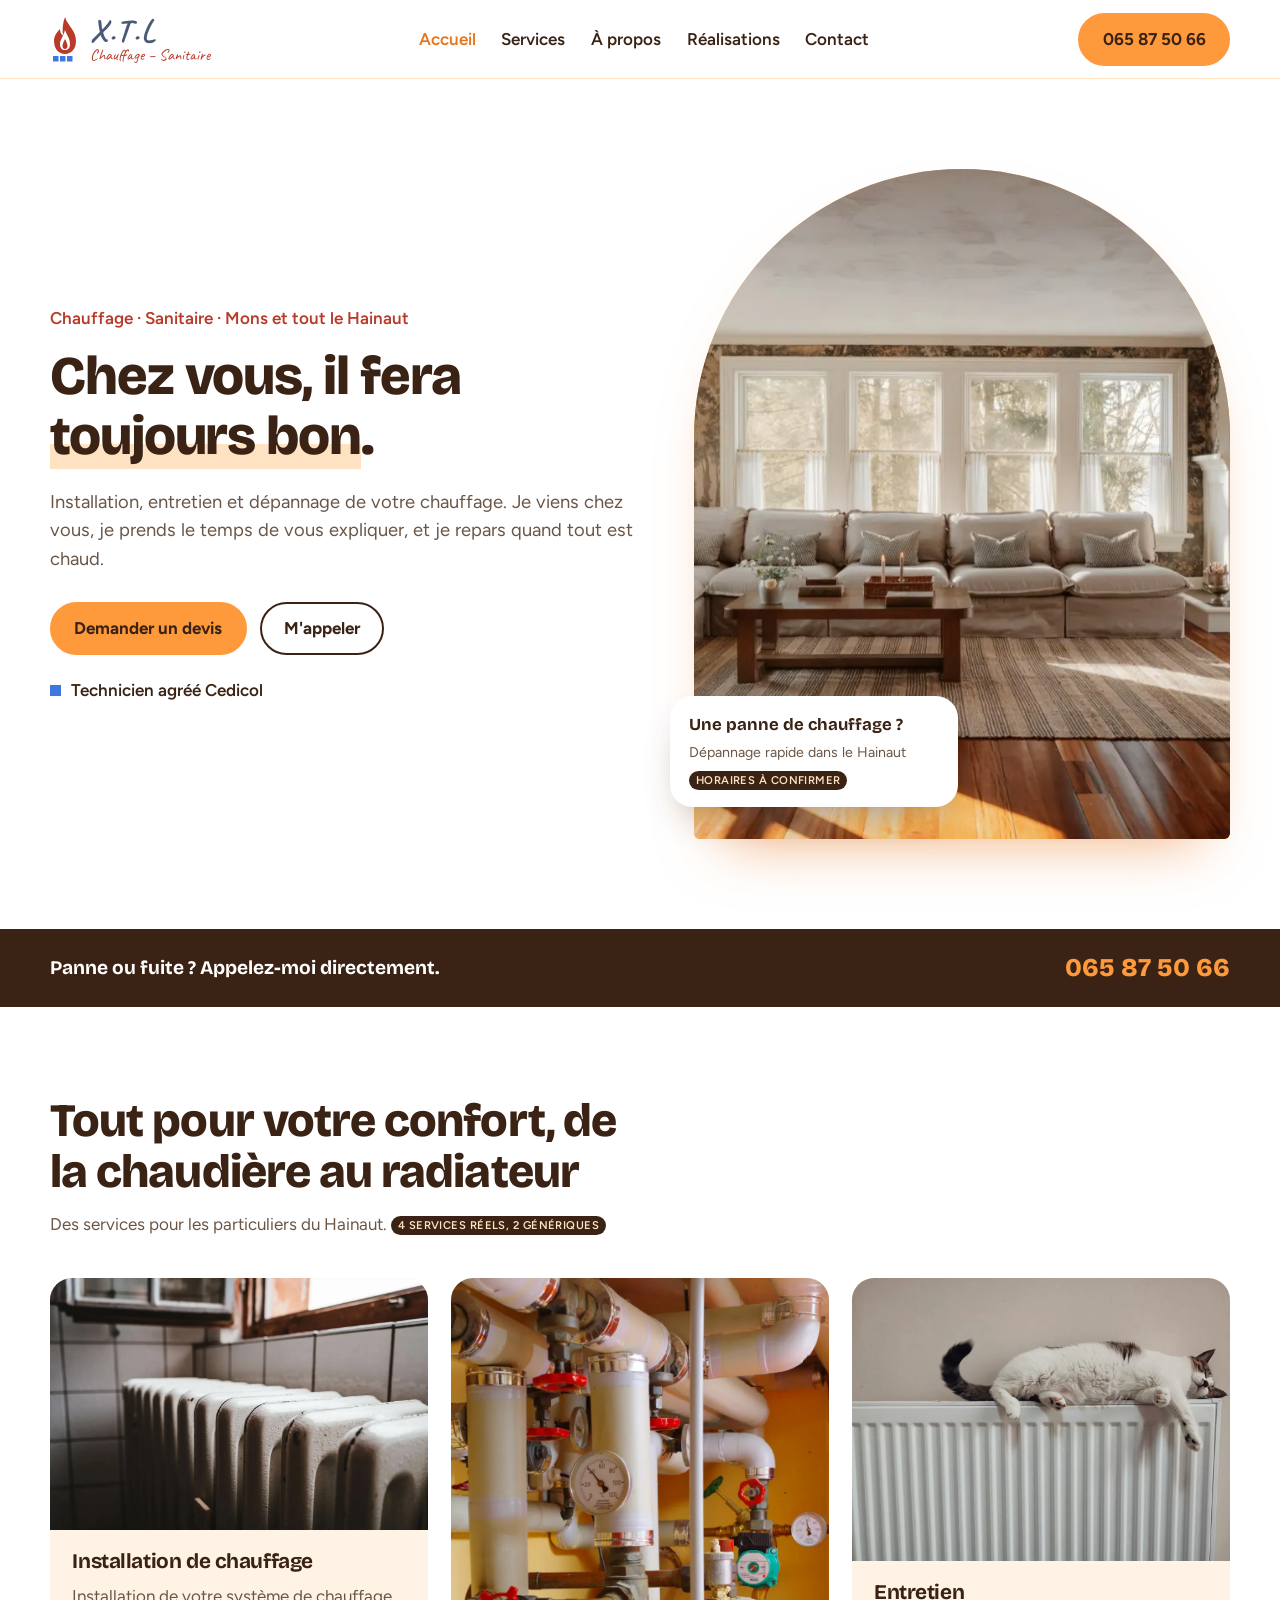
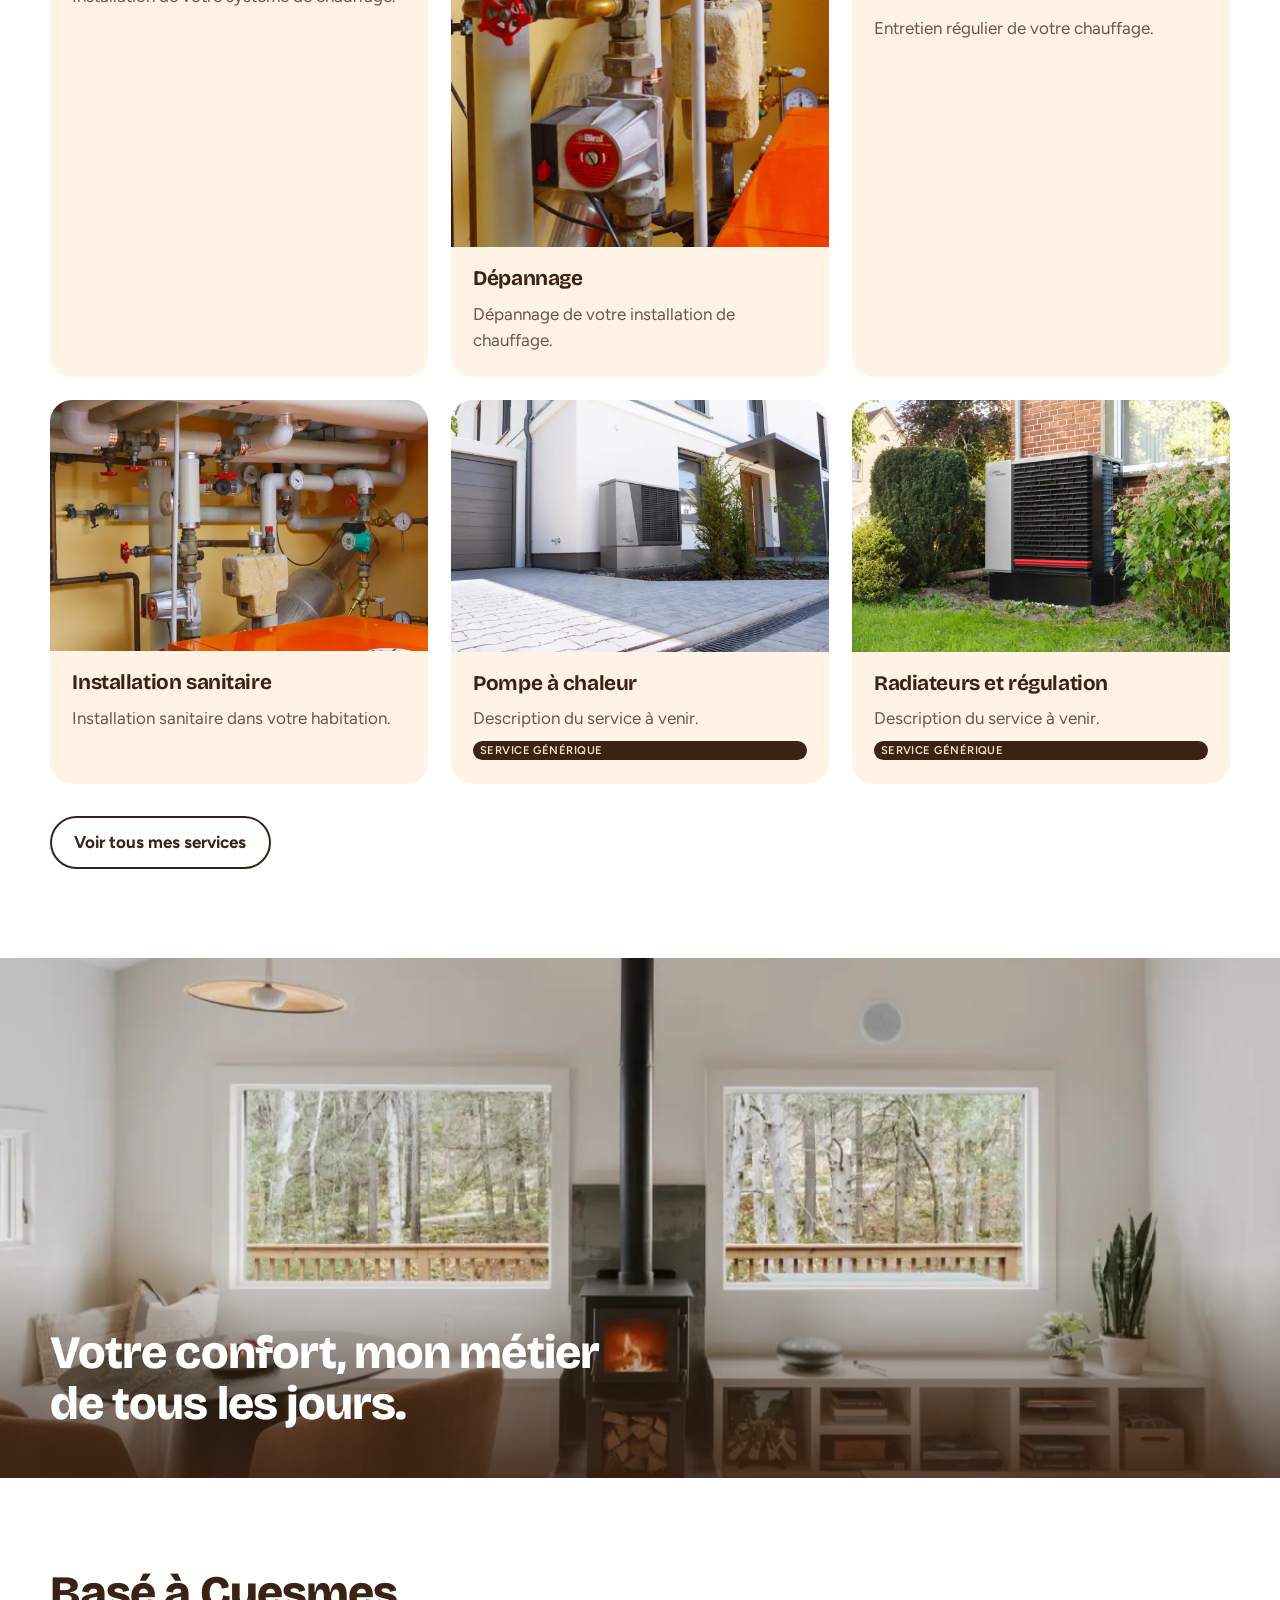
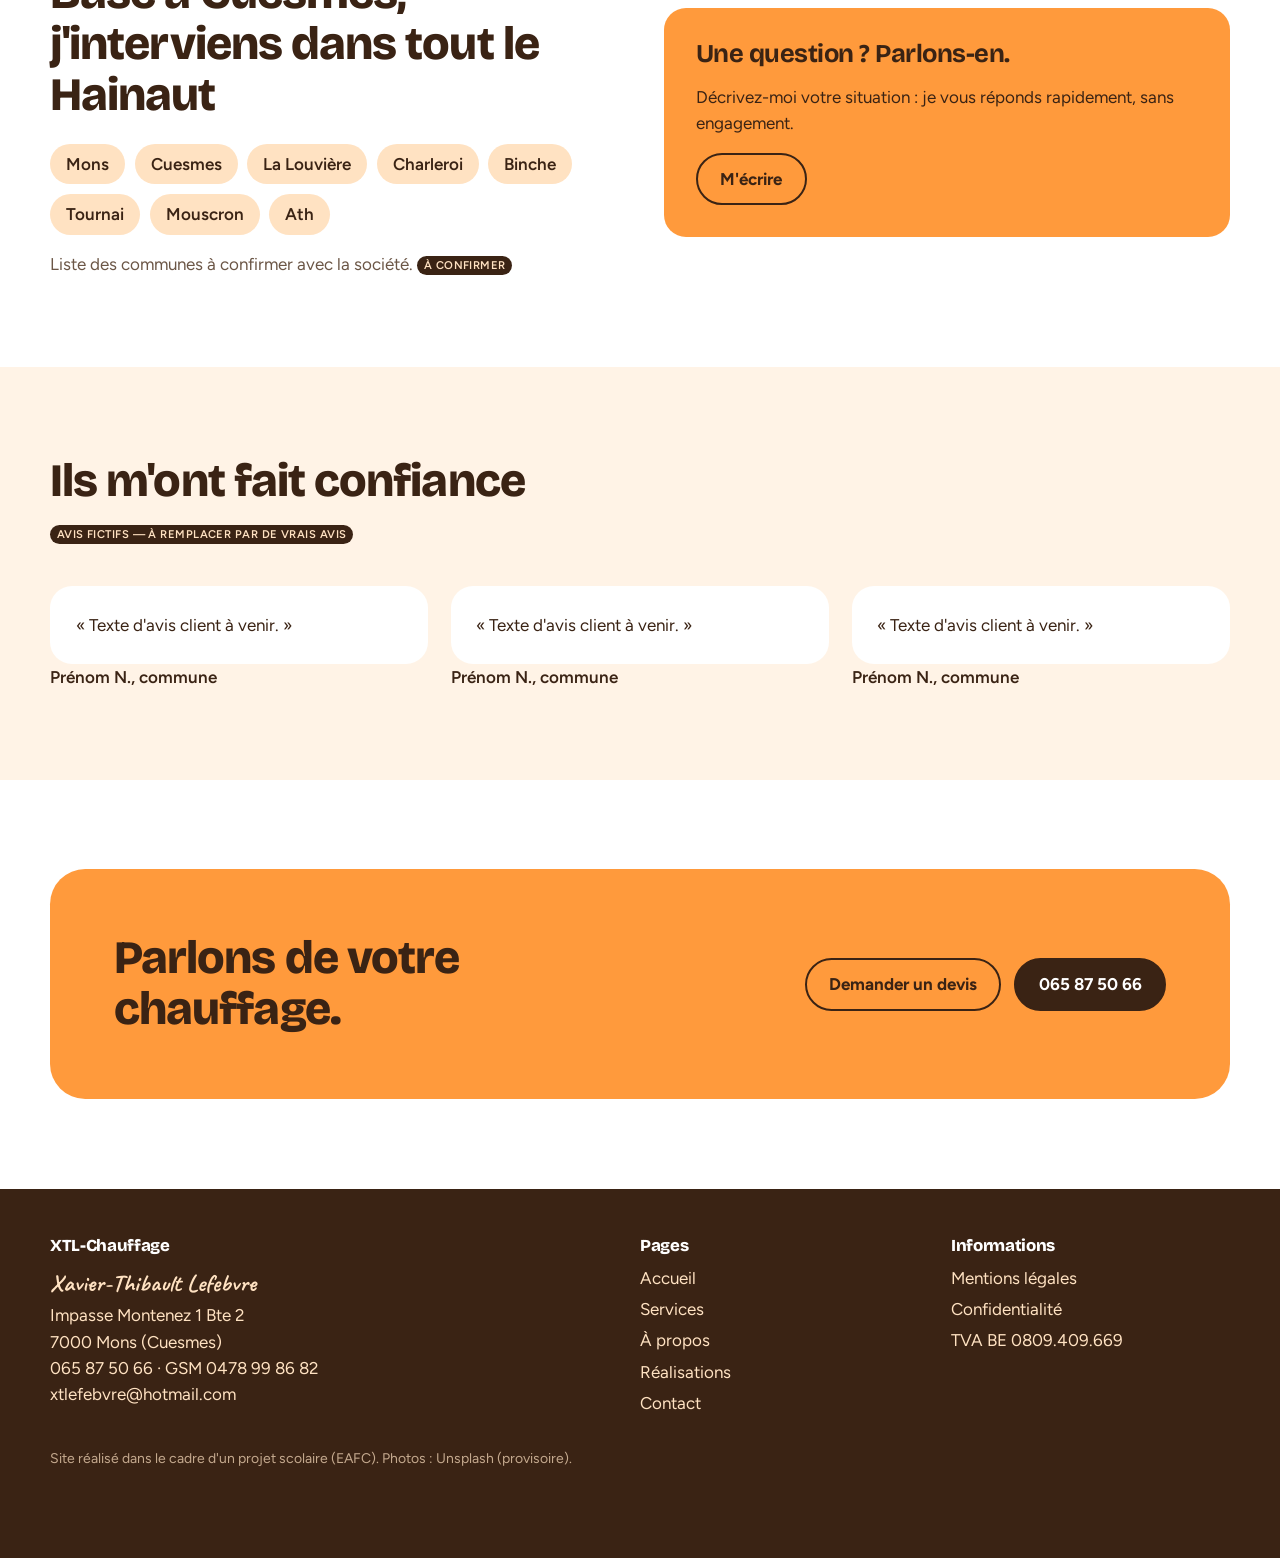
==== index.html @ 2d318ab2 "Premier commit : site vitrine XTL-Chauffage Pages (accueil, services, à propos, réalisations, contac" ====
<!DOCTYPE html>
<html lang="fr-BE">
    <head>
        <meta charset="utf-8">
        <meta name="viewport" content="width=device-width, initial-scale=1">
        <title>XTL-Chauffage | Chauffagiste à Mons et dans le Hainaut</title>
        <meta name="description" content="XTL-Chauffage, chauffage et sanitaire à Mons : installation, entretien et dépannage dans tout le Hainaut.">
        <meta name="theme-color" content="#B83A28">
        <link rel="icon" href="./medias/logo-xtl.svg" type="image/svg+xml">
        <meta property="og:type" content="website">
        <meta property="og:locale" content="fr_BE">
        <meta property="og:site_name" content="XTL-Chauffage">
        <meta property="og:title" content="XTL-Chauffage | Chauffagiste à Mons et dans le Hainaut">
        <meta property="og:description" content="XTL-Chauffage, chauffage et sanitaire à Mons : installation, entretien et dépannage dans tout le Hainaut.">
        <link rel="preconnect" href="https://fonts.googleapis.com">
        <link rel="preconnect" href="https://fonts.gstatic.com" crossorigin>
        <link href="https://fonts.googleapis.com/css2?family=Bricolage+Grotesque:opsz,wght@12..96,500;12..96,700;12..96,800&family=Figtree:wght@400;500;600&family=Caveat:wght@500;700&display=swap" rel="stylesheet">
        <script type="application/ld+json">
        {
            "@context": "https://schema.org",
            "@type": ["HVACBusiness", "Plumber"],
            "name": "XTL-Chauffage",
            "description": "Installation, entretien et dépannage de chauffage et installation sanitaire à Mons et dans le Hainaut.",
            "telephone": "+3265875066",
            "email": "xtlefebvre@hotmail.com",
            "vatID": "BE0809409669",
            "founder": { "@type": "Person", "name": "Xavier-Thibault Lefebvre" },
            "address": {
                "@type": "PostalAddress",
                "streetAddress": "Impasse Montenez 1 Bte 2",
                "addressLocality": "Cuesmes (Mons)",
                "postalCode": "7000",
                "addressCountry": "BE"
            },
            "areaServed": ["Mons", "Cuesmes", "La Louvière", "Charleroi", "Binche", "Tournai", "Mouscron", "Ath"]
        }
        </script>
        <link rel="stylesheet" href="./css/style.css">
    </head>
    <body>
    <a class="lien-evitement" href="#contenu">Aller au contenu</a>
    <header>
        <div class="header-barre">
            <a class="header-logo" href="index.html">
                <img src="./medias/logo-xtl.svg" alt="" width="34" height="52">
                <span class="header-logo-texte">
                    <b>X.T.L</b>
                    <small>Chauffage – Sanitaire</small>
                </span>
            </a>
            <nav class="header-nav" aria-label="Navigation principale">
                <ul>
                    <li class="header-nav-item">
                        <a href="index.html" aria-current="page">Accueil</a>
                        <ul class="header-sous-menu">
                            <li><a href="index.html#services">Mes services</a></li>
                            <li><a href="index.html#zone">Zone d'intervention</a></li>
                            <li><a href="index.html#avis">Avis clients</a></li>
                            <li><a href="index.html#devis">Demander un devis</a></li>
                        </ul>
                    </li>
                    <li class="header-nav-item">
                        <a href="services.html">Services</a>
                        <ul class="header-sous-menu">
                            <li><a href="services.html#installation-chauffage">Installation de chauffage</a></li>
                            <li><a href="services.html#depannage">Dépannage</a></li>
                            <li><a href="services.html#entretien">Entretien</a></li>
                            <li><a href="services.html#installation-sanitaire">Installation sanitaire</a></li>
                            <li><a href="services.html#pompe-a-chaleur">Pompe à chaleur</a></li>
                            <li><a href="services.html#regulation">Radiateurs et régulation</a></li>
                        </ul>
                    </li>
                    <li class="header-nav-item">
                        <a href="a-propos.html">À propos</a>
                        <ul class="header-sous-menu">
                            <li><a href="a-propos.html#presentation">Présentation</a></li>
                            <li><a href="a-propos.html#valeurs">Mes valeurs</a></li>
                        </ul>
                    </li>
                    <li class="header-nav-item">
                        <a href="realisations.html">Réalisations</a>
                        <ul class="header-sous-menu">
                            <li><a href="realisations.html#galerie">Galerie photos</a></li>
                        </ul>
                    </li>
                    <li class="header-nav-item">
                        <a href="contact.html">Contact</a>
                        <ul class="header-sous-menu">
                            <li><a href="contact.html#formulaire">Formulaire de devis</a></li>
                            <li><a href="contact.html#coordonnees">Mes coordonnées</a></li>
                        </ul>
                    </li>
                </ul>
            </nav>
            <a class="bouton header-bouton-appel" href="tel:+3265875066">065 87 50 66</a>
            <details class="header-burger">
                <summary class="bouton bouton-secondaire">Menu</summary>
                <ul class="header-menu-mobile">
                    <li class="header-nav-item">
                        <a href="index.html" aria-current="page">Accueil</a>
                        <ul class="header-sous-menu">
                            <li><a href="index.html#services">Mes services</a></li>
                            <li><a href="index.html#zone">Zone d'intervention</a></li>
                            <li><a href="index.html#avis">Avis clients</a></li>
                            <li><a href="index.html#devis">Demander un devis</a></li>
                        </ul>
                    </li>
                    <li class="header-nav-item">
                        <a href="services.html">Services</a>
                        <ul class="header-sous-menu">
                            <li><a href="services.html#installation-chauffage">Installation de chauffage</a></li>
                            <li><a href="services.html#depannage">Dépannage</a></li>
                            <li><a href="services.html#entretien">Entretien</a></li>
                            <li><a href="services.html#installation-sanitaire">Installation sanitaire</a></li>
                            <li><a href="services.html#pompe-a-chaleur">Pompe à chaleur</a></li>
                            <li><a href="services.html#regulation">Radiateurs et régulation</a></li>
                        </ul>
                    </li>
                    <li class="header-nav-item">
                        <a href="a-propos.html">À propos</a>
                        <ul class="header-sous-menu">
                            <li><a href="a-propos.html#presentation">Présentation</a></li>
                            <li><a href="a-propos.html#valeurs">Mes valeurs</a></li>
                        </ul>
                    </li>
                    <li class="header-nav-item">
                        <a href="realisations.html">Réalisations</a>
                        <ul class="header-sous-menu">
                            <li><a href="realisations.html#galerie">Galerie photos</a></li>
                        </ul>
                    </li>
                    <li class="header-nav-item">
                        <a href="contact.html">Contact</a>
                        <ul class="header-sous-menu">
                            <li><a href="contact.html#formulaire">Formulaire de devis</a></li>
                            <li><a href="contact.html#coordonnees">Mes coordonnées</a></li>
                        </ul>
                    </li>
                </ul>
            </details>
        </div>
    </header>

    <main id="contenu" tabindex="-1" class="index-main">
        <section class="index-section-hero" aria-label="Présentation de l'entreprise">
            <div class="index-hero-texte">
                <p class="index-eyebrow">Chauffage · Sanitaire · Mons et tout le Hainaut</p>
                <h1>Chez vous, il fera <em>toujours bon</em>.</h1>
                <p class="index-lead">Installation, entretien et dépannage de votre chauffage. Je viens chez vous, je prends le temps de vous expliquer, et je repars quand tout est chaud.</p>
                <div class="index-actions">
                    <a class="bouton" href="contact.html">Demander un devis</a>
                    <a class="bouton bouton-secondaire" href="tel:+3265875066">M'appeler</a>
                </div>
                <p class="index-agrement">Technicien agréé Cedicol</p>
            </div>
            <figure class="index-hero-visuel">
                <div class="index-arche">
                    <img src="./medias/salon-cheminee.webp" width="1200" height="800" alt="Salon chaleureux avec une cheminée allumée" fetchpriority="high">
                </div>
                <figcaption class="index-carte-flottante">
                    <strong>Une panne de chauffage&nbsp;?</strong>
                    <small>Dépannage rapide dans le Hainaut <span class="placeholder-badge" data-placeholder>horaires à confirmer</span></small>
                </figcaption>
            </figure>
        </section>

        <aside class="index-urgence" aria-label="Urgence">
            <strong>Panne ou fuite ? Appelez-moi directement.</strong>
            <a class="index-urgence-tel" href="tel:+3265875066">065 87 50 66</a>
        </aside>

        <section class="index-section-services" id="services" aria-labelledby="index-services-titre">
            <header class="titre-section">
                <h2 id="index-services-titre">Tout pour votre confort, de la chaudière au radiateur</h2>
                <p>Des services pour les particuliers du Hainaut. <span class="placeholder-badge" data-placeholder>4 services réels, 2 génériques</span></p>
            </header>
            <ul class="grille-services">
                <li>
                    <article class="carte-service">
                        <figure class="carte-service-vignette">
                            <img src="./medias/radiateur-fenetre.webp" width="1200" height="801" alt="Radiateur blanc devant une fenêtre" loading="lazy">
                        </figure>
                        <div class="carte-service-corps">
                            <h3>Installation de chauffage</h3>
                            <p>Installation de votre système de chauffage.</p>
                        </div>
                    </article>
                </li>
                <li>
                    <article class="carte-service">
                        <figure class="carte-service-vignette">
                            <img src="./medias/tuyaux-orange.webp" width="900" height="1355" alt="Tuyaux et vannes de chauffage" loading="lazy">
                        </figure>
                        <div class="carte-service-corps">
                            <h3>Dépannage</h3>
                            <p>Dépannage de votre installation de chauffage.</p>
                        </div>
                    </article>
                </li>
                <li>
                    <article class="carte-service">
                        <figure class="carte-service-vignette">
                            <img src="./medias/chat-radiateur.webp" width="1200" height="900" alt="Chat installé sur un radiateur" loading="lazy">
                        </figure>
                        <div class="carte-service-corps">
                            <h3>Entretien</h3>
                            <p>Entretien régulier de votre chauffage.</p>
                        </div>
                    </article>
                </li>
                <li>
                    <article class="carte-service">
                        <figure class="carte-service-vignette">
                            <img src="./medias/chaufferie.webp" width="1200" height="798" alt="Chaufferie avec tuyaux et manomètres" loading="lazy">
                        </figure>
                        <div class="carte-service-corps">
                            <h3>Installation sanitaire</h3>
                            <p>Installation sanitaire dans votre habitation.</p>
                        </div>
                    </article>
                </li>
                <li>
                    <article class="carte-service">
                        <figure class="carte-service-vignette">
                            <img src="./medias/maison-pac.webp" width="1200" height="800" alt="Maison équipée d'une pompe à chaleur" loading="lazy">
                        </figure>
                        <div class="carte-service-corps">
                            <h3>Pompe à chaleur</h3>
                            <p>Description du service à venir.</p>
                            <span class="placeholder-badge" data-placeholder>service générique</span>
                        </div>
                    </article>
                </li>
                <li>
                    <article class="carte-service">
                        <figure class="carte-service-vignette">
                            <img src="./medias/pac-brique.webp" width="1200" height="800" alt="Pompe à chaleur contre un mur de briques" loading="lazy">
                        </figure>
                        <div class="carte-service-corps">
                            <h3>Radiateurs et régulation</h3>
                            <p>Description du service à venir.</p>
                            <span class="placeholder-badge" data-placeholder>service générique</span>
                        </div>
                    </article>
                </li>
            </ul>
            <p class="index-lien-services"><a class="bouton bouton-secondaire" href="services.html">Voir tous mes services</a></p>
        </section>

        <section class="index-section-ambiance" aria-labelledby="index-ambiance-titre">
            <img src="./medias/salon-fenetres.webp" width="1200" height="800" alt="Salon lumineux et chaleureux" loading="lazy">
            <div class="index-ambiance-voile">
                <h2 id="index-ambiance-titre">Votre confort, mon métier de tous les jours.</h2>
            </div>
        </section>

        <section class="index-section-zone" id="zone" aria-labelledby="index-zone-titre">
            <div class="index-zone-texte">
                <h2 id="index-zone-titre">Basé à Cuesmes, j'interviens dans tout le Hainaut</h2>
                <ul class="liste-communes">
                    <li>Mons</li>
                    <li>Cuesmes</li>
                    <li>La Louvière</li>
                    <li>Charleroi</li>
                    <li>Binche</li>
                    <li>Tournai</li>
                    <li>Mouscron</li>
                    <li>Ath</li>
                </ul>
                <p class="texte-doux">Liste des communes à confirmer avec la société. <span class="placeholder-badge" data-placeholder>à confirmer</span></p>
            </div>
            <aside class="index-zone-encart">
                <h3>Une question ? Parlons-en.</h3>
                <p>Décrivez-moi votre situation : je vous réponds rapidement, sans engagement.</p>
                <p><a class="bouton bouton-secondaire" href="contact.html">M'écrire</a></p>
            </aside>
        </section>

        <section class="index-section-avis" id="avis" aria-labelledby="index-avis-titre">
            <header class="titre-section">
                <h2 id="index-avis-titre">Ils m'ont fait confiance</h2>
                <p><span class="placeholder-badge" data-placeholder>avis fictifs — à remplacer par de vrais avis</span></p>
            </header>
            <div class="index-liste-avis">
                <figure>
                    <blockquote>
                        <p>« Texte d'avis client à venir. »</p>
                    </blockquote>
                    <figcaption><cite>Prénom N., commune</cite></figcaption>
                </figure>
                <figure>
                    <blockquote>
                        <p>« Texte d'avis client à venir. »</p>
                    </blockquote>
                    <figcaption><cite>Prénom N., commune</cite></figcaption>
                </figure>
                <figure>
                    <blockquote>
                        <p>« Texte d'avis client à venir. »</p>
                    </blockquote>
                    <figcaption><cite>Prénom N., commune</cite></figcaption>
                </figure>
            </div>
        </section>

        <section class="index-section-devis" id="devis" aria-labelledby="index-devis-titre">
            <div class="index-devis-boite">
                <h2 id="index-devis-titre">Parlons de votre chauffage.</h2>
                <div class="index-actions">
                    <a class="bouton bouton-secondaire" href="contact.html">Demander un devis</a>
                    <a class="bouton bouton-sombre" href="tel:+3265875066">065 87 50 66</a>
                </div>
            </div>
        </section>
    </main>

    <footer>
        <div class="footer-colonne">
            <h2>XTL-Chauffage</h2>
            <p class="footer-signature">Xavier-Thibault Lefebvre</p>
            <address>
                Impasse Montenez 1 Bte 2<br>
                7000 Mons (Cuesmes)<br>
                065 87 50 66 · GSM 0478 99 86 82<br>
                xtlefebvre@hotmail.com
            </address>
        </div>
        <div class="footer-colonne">
            <h2>Pages</h2>
            <nav aria-label="Plan du site">
                <ul>
                    <li><a href="index.html" aria-current="page">Accueil</a></li>
                    <li><a href="services.html">Services</a></li>
                    <li><a href="a-propos.html">À propos</a></li>
                    <li><a href="realisations.html">Réalisations</a></li>
                    <li><a href="contact.html">Contact</a></li>
                </ul>
            </nav>
        </div>
        <div class="footer-colonne">
            <h2>Informations</h2>
            <ul>
                <li><a href="mentions-legales.html">Mentions légales</a></li>
                <li><a href="confidentialite.html">Confidentialité</a></li>
                <li>TVA BE 0809.409.669</li>
            </ul>
        </div>
        <p class="footer-copyright">Site réalisé dans le cadre d'un projet scolaire (EAFC). Photos : Unsplash (provisoire).</p>
    </footer>

    <div class="appel-mobile">
        <a class="bouton" href="tel:+3265875066">Appeler</a>
        <a class="bouton bouton-secondaire" href="contact.html">Devis</a>
    </div>

    </body>
</html>
---- css/style.css ----
/* ==========================================================
   XTL-Chauffage : feuille de style unique du site
   Ordre : Variables, Base, Header, Composants, Pages, Footer,
   Responsive (tout en bas)
   ========================================================== */

/* Variables,... */

:root {
    --flamme: #B83A28;
    --bleu: #3C78E0;
    --ardoise: #4A5A78;
    --orange: #FF9A3C;
    --orange-fonce: #E8741A;
    --peche: #FFE2C2;
    --creme: #FFF3E6;
    --encre: #3A2314;
    --encre-douce: #6B5646;
    --blanc: #fff;
    --rayon: 22px;
    --marge: clamp(16px, 4vw, 40px);
    --police-titre: 'Bricolage Grotesque', system-ui, sans-serif;
    --police-texte: 'Figtree', system-ui, sans-serif;
    --police-manuscrite: 'Caveat', cursive;
}

/* Base,... */

*, *::before, *::after {
    box-sizing: border-box;
}

html {
    scroll-behavior: smooth;
    scroll-padding-top: 6rem;
}

body {
    margin: 0;
    font-family: var(--police-texte);
    font-size: 1.0625rem;
    line-height: 1.55;
    color: var(--encre);
    background-color: var(--blanc);
}

img {
    max-width: 100%;
    height: auto;
    display: block;
}

a {
    color: inherit;
}

:focus-visible {
    outline: 3px solid var(--encre);
    outline-offset: 3px;
}

h1, h2, h3 {
    margin: 0;
    font-family: var(--police-titre);
    line-height: 1.1;
    letter-spacing: -0.02em;
}

h1 {
    font-size: clamp(2rem, 5vw, 3.4rem);
    font-weight: 800;
}

h2 {
    font-size: clamp(1.9rem, 4vw, 2.9rem);
    font-weight: 800;
}

p {
    margin: 0;
}

figure {
    margin: 0;
}

fieldset {
    margin: 0;
    padding: 0;
    border: 0;
}

dl,
ul {
    margin: 0;
    padding: 0;
    list-style: none;
}

/* Le contenu de chaque section est centré et limité en largeur */
main > section,
main > aside {
    width: min(1180px, 100% - 2 * var(--marge));
    margin-inline: auto;
    padding-block: clamp(3rem, 7vw, 6rem);
}

/* Header,... */

body > header {
    position: sticky;
    top: 0;
    z-index: 10;
    background-color: rgba(255, 255, 255, 0.92);
    backdrop-filter: blur(8px);
    border-bottom: 1px solid var(--peche);
}

.header-barre {
    width: min(1180px, 100% - 2 * var(--marge));
    margin-inline: auto;
    display: flex;
    align-items: center;
    justify-content: space-between;
    gap: 1rem;
    padding-block: 0.8rem;
}

.header-logo {
    display: flex;
    align-items: center;
    gap: 0.6rem;
    text-decoration: none;
}

.header-logo img {
    height: 46px;
    width: auto;
}

.header-logo-texte {
    display: grid;
    line-height: 1;
}

.header-logo-texte b {
    font-family: var(--police-manuscrite);
    font-size: 2rem;
    letter-spacing: 0.06em;
    color: var(--ardoise);
}

.header-logo-texte small {
    font-family: var(--police-manuscrite);
    font-size: 1rem;
    color: var(--flamme);
}

.header-nav ul {
    display: flex;
    gap: 1.6rem;
}

.header-nav a,
.header-menu-mobile a {
    text-decoration: none;
    font-weight: 600;
}

.header-nav a:hover,
.header-nav a[aria-current="page"] {
    color: var(--orange-fonce);
}

.header-burger {
    display: none;
    position: relative;
}

.header-burger summary {
    list-style: none;
    cursor: pointer;
}

.header-menu-mobile {
    position: absolute;
    right: 0;
    top: 110%;
    display: grid;
    gap: 0.6rem;
    min-width: 12rem;
    padding: 1rem 1.4rem;
    background-color: var(--blanc);
    border: 1px solid var(--peche);
    border-radius: var(--rayon);
    box-shadow: 0 20px 40px -20px rgba(58, 35, 20, 0.4);
}

/* Menu déroulant : le sous-menu apparaît au survol ou au clavier (focus) */

.header-nav-item {
    position: relative;
}

.header-nav .header-sous-menu {
    position: absolute;
    left: -1rem;
    top: 100%;
    z-index: 15;
    display: none;
    gap: 0.2rem;
    min-width: 15rem;
    padding: 0.8rem 1rem;
    background-color: var(--blanc);
    border: 1px solid var(--peche);
    border-radius: var(--rayon);
    box-shadow: 0 20px 40px -20px rgba(58, 35, 20, 0.4);
}

.header-nav .header-nav-item:hover .header-sous-menu,
.header-nav .header-nav-item:focus-within .header-sous-menu {
    display: grid;
}

.header-sous-menu a {
    display: block;
    padding: 0.3rem 0.2rem;
    font-weight: 500;
}

.header-sous-menu a:hover {
    color: var(--orange-fonce);
}

/* Dans le menu mobile, les sous-menus restent visibles, en retrait */
.header-menu-mobile .header-sous-menu {
    padding-left: 1rem;
}

/* Composants,... */

.bouton {
    display: inline-flex;
    align-items: center;
    gap: 0.5rem;
    min-height: 48px;
    padding: 0.7rem 1.4rem;
    border-radius: 99px;
    border: 2px solid var(--orange);
    background-color: var(--orange);
    color: var(--encre);
    font-weight: 700;
    text-decoration: none;
    cursor: pointer;
    transition: transform 0.15s, background-color 0.15s;
}

.bouton:hover {
    background-color: var(--orange-fonce);
    border-color: var(--orange-fonce);
    transform: translateY(-2px);
}

.bouton-secondaire {
    background-color: transparent;
    border-color: var(--encre);
}

.bouton-secondaire:hover {
    background-color: var(--encre);
    border-color: var(--encre);
    color: var(--blanc);
}

.bouton-sombre {
    background-color: var(--encre);
    border-color: var(--encre);
    color: var(--blanc);
}

/* Badge des contenus provisoires (à retirer quand le contenu réel arrive) */
.placeholder-badge {
    display: inline-block;
    padding: 0.35em 0.6em;
    border-radius: 99px;
    background-color: var(--encre);
    color: var(--peche);
    font-size: 0.7rem;
    font-weight: 600;
    line-height: 1;
    letter-spacing: 0.04em;
    text-transform: uppercase;
    vertical-align: middle;
}

.titre-section {
    max-width: 38rem;
    margin-bottom: 2.5rem;
}

.titre-section p {
    margin-top: 0.8rem;
    color: var(--encre-douce);
}

.texte-doux {
    margin-top: 1rem;
    color: var(--encre-douce);
}

.grille-services {
    display: grid;
    grid-template-columns: repeat(3, 1fr);
    gap: 1.4rem;
}

.grille-services > li {
    display: flex;
}

.carte-service {
    display: flex;
    width: 100%;
    flex-direction: column;
    overflow: hidden;
    border-radius: var(--rayon);
    background-color: var(--creme);
    transition: transform 0.2s;
}

.carte-service:hover {
    transform: translateY(-4px);
}

.carte-service-vignette {
    aspect-ratio: 16 / 10;
    background: linear-gradient(135deg, var(--peche), var(--orange));
}

.carte-service-vignette img {
    width: 100%;
    height: 100%;
    object-fit: cover;
}

.carte-service-corps {
    display: grid;
    gap: 0.6rem;
    padding: 1.3rem 1.4rem 1.5rem;
}

.carte-service-corps h3 {
    font-size: 1.3rem;
    font-weight: 700;
}

.carte-service-corps p {
    color: var(--encre-douce);
}

.liste-communes {
    display: flex;
    flex-wrap: wrap;
    gap: 0.6rem;
    margin-top: 1.4rem;
}

.liste-communes li {
    padding: 0.45rem 1rem;
    border-radius: 99px;
    background-color: var(--peche);
    font-weight: 600;
}

/* Boîte orange "Parlons de..." réutilisée en bas de plusieurs pages */
.index-devis-boite {
    display: flex;
    flex-wrap: wrap;
    align-items: center;
    justify-content: space-between;
    gap: 1.5rem 3rem;
    padding: clamp(2rem, 5vw, 4rem);
    border-radius: calc(var(--rayon) * 1.6);
    background-color: var(--orange);
}

.index-devis-boite h2 {
    max-width: 16ch;
}

.index-actions {
    display: flex;
    flex-wrap: wrap;
    gap: 0.8rem;
}

/* Index,... */

.index-section-hero {
    display: grid;
    grid-template-columns: 1.05fr 0.95fr;
    gap: clamp(1.5rem, 4vw, 4rem);
    align-items: center;
}

.index-eyebrow {
    margin-bottom: 1rem;
    font-weight: 600;
    color: var(--flamme);
}

.index-hero-texte h1 em {
    font-style: normal;
    background: linear-gradient(transparent 62%, var(--peche) 62%);
}

.index-lead {
    max-width: 34em;
    margin-block: 1.3rem 1.8rem;
    font-size: 1.15rem;
    color: var(--encre-douce);
}

.index-agrement {
    display: inline-flex;
    align-items: center;
    gap: 0.6rem;
    margin-top: 1.4rem;
    font-weight: 600;
}

.index-agrement::before {
    content: "";
    width: 0.7rem;
    height: 0.7rem;
    background-color: var(--bleu);
}

.index-hero-visuel {
    position: relative;
}

/* Signature du site : la photo en forme d'arche, comme une fenêtre sur le foyer */
.index-arche {
    position: relative;
    aspect-ratio: 4 / 5;
    overflow: hidden;
    border-radius: 999px 999px var(--rayon) var(--rayon);
    background: linear-gradient(160deg, #FFC48A, var(--orange) 55%, var(--orange-fonce));
    box-shadow: 0 30px 60px -30px rgba(232, 116, 26, 0.6);
}

.index-arche img {
    position: absolute;
    inset: 0;
    width: 100%;
    height: 100%;
    object-fit: cover;
}

.index-carte-flottante {
    position: absolute;
    left: -1.5rem;
    bottom: 2rem;
    max-width: 18rem;
    padding: 1rem 1.2rem;
    border-radius: var(--rayon);
    background-color: var(--blanc);
    box-shadow: 0 18px 40px -18px rgba(58, 35, 20, 0.45);
}

.index-carte-flottante strong {
    display: block;
    font-family: var(--police-titre);
    font-size: 1.05rem;
}

.index-carte-flottante small {
    color: var(--encre-douce);
}

/* Bandeau d'urgence : pleine largeur, fond sombre */
.index-urgence {
    width: 100%;
    max-width: none;
    margin: 0;
    padding-block: 1.2rem;
    padding-inline: max(var(--marge), (100% - 1180px) / 2);
    display: flex;
    flex-wrap: wrap;
    align-items: center;
    justify-content: space-between;
    gap: 1rem 2rem;
    background-color: var(--encre);
    color: var(--blanc);
}

.index-urgence strong {
    font-family: var(--police-titre);
    font-size: 1.2rem;
}

.index-urgence-tel {
    font-family: var(--police-titre);
    font-size: 1.6rem;
    font-weight: 800;
    color: var(--orange);
    text-decoration: none;
}

.index-lien-services {
    margin-top: 2rem;
}

/* Bandeau photo pleine largeur */
main > .index-section-ambiance {
    position: relative;
    display: grid;
    align-items: end;
    width: 100%;
    min-height: clamp(320px, 50vw, 520px);
    padding: 0;
    overflow: hidden;
    background: linear-gradient(120deg, #6B3A1A, var(--orange-fonce));
    color: var(--blanc);
}

.index-section-ambiance img {
    position: absolute;
    inset: 0;
    width: 100%;
    height: 100%;
    object-fit: cover;
}

.index-ambiance-voile {
    position: relative;
    padding: clamp(2rem, 6vw, 4rem) max(var(--marge), (100% - 1180px) / 2) clamp(1.5rem, 4vw, 3rem);
    background: linear-gradient(0deg, rgba(58, 35, 20, 0.82), transparent);
}

.index-ambiance-voile h2 {
    max-width: 20ch;
}

.index-section-zone {
    display: grid;
    grid-template-columns: 1fr 1fr;
    gap: 3rem;
    align-items: center;
}

.index-zone-encart {
    display: grid;
    gap: 1rem;
    padding: 2rem;
    border-radius: var(--rayon);
    background-color: var(--orange);
}

.index-zone-encart h3 {
    font-size: 1.6rem;
}

.index-liste-avis {
    display: grid;
    grid-template-columns: repeat(3, 1fr);
    gap: 1.4rem;
}

.index-liste-avis blockquote {
    display: grid;
    gap: 1rem;
    margin: 0;
    padding: 1.6rem;
    border-radius: var(--rayon);
    background-color: var(--blanc);
}

.index-liste-avis cite {
    font-style: normal;
    font-weight: 600;
}

main > .index-section-avis {
    width: 100%;
    padding-inline: max(var(--marge), (100% - 1180px) / 2);
    background-color: var(--creme);
}

/* Services,... */

.services-section-top h1 {
    max-width: 16ch;
}

/* À propos,... */

.apropos-section-top {
    display: grid;
    grid-template-columns: 1.1fr 0.9fr;
    gap: clamp(1.5rem, 4vw, 4rem);
    align-items: center;
}

.apropos-texte {
    display: grid;
    gap: 1rem;
}

.apropos-signature {
    font-family: var(--police-manuscrite);
    font-size: 1.8rem;
    font-weight: 700;
    color: var(--ardoise);
}

.apropos-visuel img {
    width: 100%;
    aspect-ratio: 4 / 5;
    object-fit: cover;
    border-radius: 999px 999px var(--rayon) var(--rayon);
}

.apropos-valeurs {
    display: grid;
    grid-template-columns: repeat(3, 1fr);
    gap: 1.4rem;
}

.apropos-valeurs li {
    display: grid;
    gap: 0.6rem;
    padding: 1.6rem;
    border-radius: var(--rayon);
    background-color: var(--creme);
}

.apropos-valeurs h3 {
    font-size: 1.3rem;
}

/* Réalisations (portfolio),... */

.realisations-section-top .titre-section {
    margin-bottom: 0;
}

.realisations-section-middle {
    padding-block: 0;
}

/* Grille de photos : même principe que le portfolio du projet EAFC */
.realisations-image-container {
    display: grid;
    grid-template-columns: repeat(auto-fit, minmax(225px, 1fr));
    grid-auto-rows: 248px;
    grid-gap: 8px;
    grid-auto-flow: dense;
}

.realisations-image-container img {
    width: 100%;
    height: 100%;
    object-fit: cover;
    border-radius: 12px;
}

.realisations-img-horizontal {
    grid-column: span 2;
}

.realisations-img-vertical {
    grid-row: span 2;
}

.realisations-img-big {
    grid-column: span 2;
    grid-row: span 2;
}

.realisations-section-bottom {
    display: grid;
    gap: 1.5rem;
    justify-items: center;
    text-align: center;
}

.realisations-paragraph {
    max-width: 40rem;
    font-size: 0.938rem;
    color: var(--encre-douce);
}

/* Contact,... */

.contact-colonnes {
    display: grid;
    grid-template-columns: 1.4fr 1fr;
    gap: clamp(1.5rem, 4vw, 4rem);
    align-items: start;
}

.contact-form {
    display: grid;
    gap: 1.2rem;
}

.contact-fieldset {
    display: grid;
    gap: 1.2rem;
}

.contact-fieldset legend {
    margin-bottom: 1rem;
    padding: 0;
    font-family: var(--police-titre);
    font-size: 1.3rem;
    font-weight: 700;
}

.contact-champ {
    display: grid;
    gap: 0.4rem;
    font-weight: 600;
}

.contact-input {
    width: 100%;
    min-height: 48px;
    padding: 0.6rem 0.9rem;
    border: 1px solid var(--encre);
    border-radius: 10px;
    background-color: var(--blanc);
    font: inherit;
    font-weight: 400;
    color: var(--encre);
}

.contact-textarea {
    resize: vertical;
}

.contact-case {
    display: flex;
    align-items: flex-start;
    gap: 0.7rem;
}

.contact-case input {
    width: 22px;
    height: 22px;
    flex-shrink: 0;
    margin-top: 0.2rem;
}

.contact-submit {
    min-height: 52px;
    border: 2px solid var(--orange);
    border-radius: 99px;
    background-color: var(--orange);
    font: inherit;
    font-weight: 700;
    color: var(--encre);
    cursor: pointer;
}

.contact-submit:hover {
    background-color: var(--orange-fonce);
    border-color: var(--orange-fonce);
}

.contact-message {
    text-align: center;
    font-weight: 700;
}

.contact-message--ok {
    color: #1d6b3a;
}

.contact-message--erreur {
    color: var(--flamme);
}

/* Champ piège anti-spam : caché pour les humains */
.champ-piege {
    position: absolute;
    left: -9999px;
    width: 1px;
    height: 1px;
    overflow: hidden;
}

.contact-submit:disabled {
    opacity: 0.6;
    cursor: wait;
}

.contact-coordonnees {
    display: grid;
    gap: 1rem;
    padding: 2rem;
    border-radius: var(--rayon);
    background-color: var(--creme);
}

.contact-coordonnees h2 {
    font-size: 1.6rem;
}

.contact-coordonnees address {
    font-style: normal;
}

.contact-coordonnees dt {
    font-weight: 700;
}

.contact-coordonnees dd {
    margin: 0 0 0.6rem;
}

/* Mentions légales et confidentialité,... */

.legal-section-top {
    max-width: 50rem;
}

.legal-section-top section {
    margin-top: 2rem;
}

.legal-section-top h2 {
    margin-top: 0;
    font-size: 1.4rem;
}

.legal-section-top p {
    margin-top: 0.6rem;
}

/* Footer,... */

body > footer {
    display: grid;
    grid-template-columns: 2fr 1fr 1fr;
    gap: 2rem;
    padding: 3rem max(var(--marge), (100% - 1180px) / 2) 5.5rem;
    background-color: var(--encre);
    color: var(--peche);
}

body > footer h2 {
    margin-bottom: 0.6rem;
    font-size: 1.05rem;
    color: var(--blanc);
}

body > footer ul {
    display: grid;
    gap: 0.3rem;
}

body > footer address {
    font-style: normal;
}

body > footer a {
    text-decoration: none;
}

body > footer a:hover {
    text-decoration: underline;
}

.footer-signature {
    font-family: var(--police-manuscrite);
    font-size: 1.5rem;
    font-weight: 700;
}

.footer-copyright {
    grid-column: 1 / -1;
    font-size: 0.875rem;
    opacity: 0.7;
}

/* Barre d'appel fixe (visible seulement sur téléphone, voir Responsive) */

.appel-mobile {
    display: none;
}

/* Responsive,... (du plus grand écran au plus petit) */

/* Tablette et en dessous */
@media (max-width: 900px) {
    .header-nav {
        display: none;
    }

    .header-burger {
        display: inline-flex;
    }

    .index-section-hero,
    .index-section-zone,
    .apropos-section-top,
    .contact-colonnes {
        grid-template-columns: 1fr;
    }

    .index-arche,
    .apropos-visuel {
        width: 100%;
        max-width: 420px;
        margin-inline: auto;
    }

    .index-carte-flottante {
        left: 0;
    }

    .grille-services,
    .index-liste-avis,
    .apropos-valeurs {
        grid-template-columns: 1fr 1fr;
    }

    body > footer {
        grid-template-columns: 1fr;
    }
}

/* Téléphone */
@media (max-width: 600px) {
    .header-bouton-appel {
        display: none;
    }

    .grille-services,
    .index-liste-avis,
    .apropos-valeurs {
        grid-template-columns: 1fr;
    }

    .realisations-img-horizontal,
    .realisations-img-big {
        grid-column: span 1;
    }

    .appel-mobile {
        position: fixed;
        inset: auto 0 0 0;
        z-index: 20;
        display: flex;
        gap: 0.6rem;
        padding: 0.7rem var(--marge);
        background-color: var(--blanc);
        border-top: 1px solid var(--peche);
    }

    .appel-mobile .bouton {
        flex: 1;
        justify-content: center;
    }
}

/* Lien d'évitement : visible uniquement au clavier */
.lien-evitement {
    position: absolute;
    top: -4rem;
    left: var(--marge);
    z-index: 100;
    padding: 0.75rem 1.25rem;
    border-radius: 0 0 12px 12px;
    background-color: var(--encre);
    color: var(--blanc);
    font-weight: 600;
}

.lien-evitement:focus {
    top: 0;
}

main:focus {
    outline: none;
}

/* Pour les personnes qui préfèrent moins d'animations */
@media (prefers-reduced-motion: reduce) {
    * {
        transition: none !important;
        scroll-behavior: auto !important;
    }
}
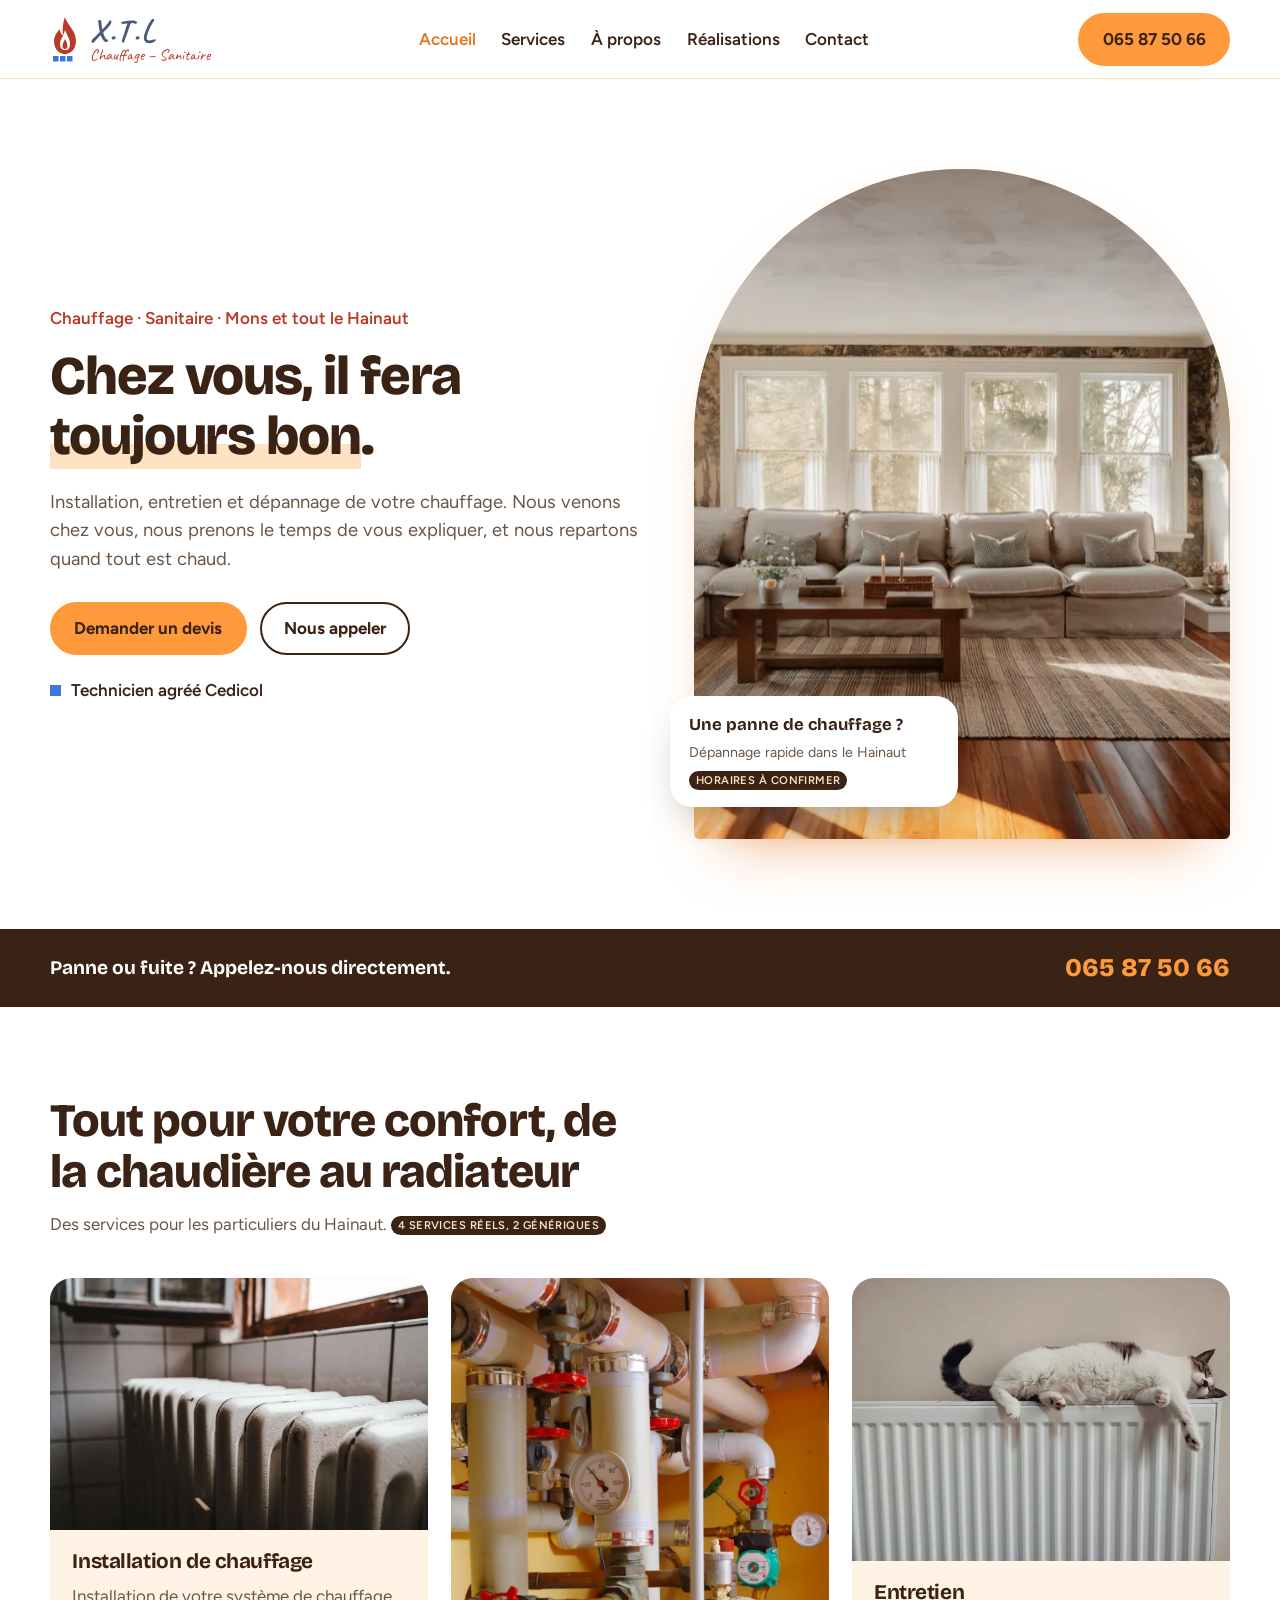
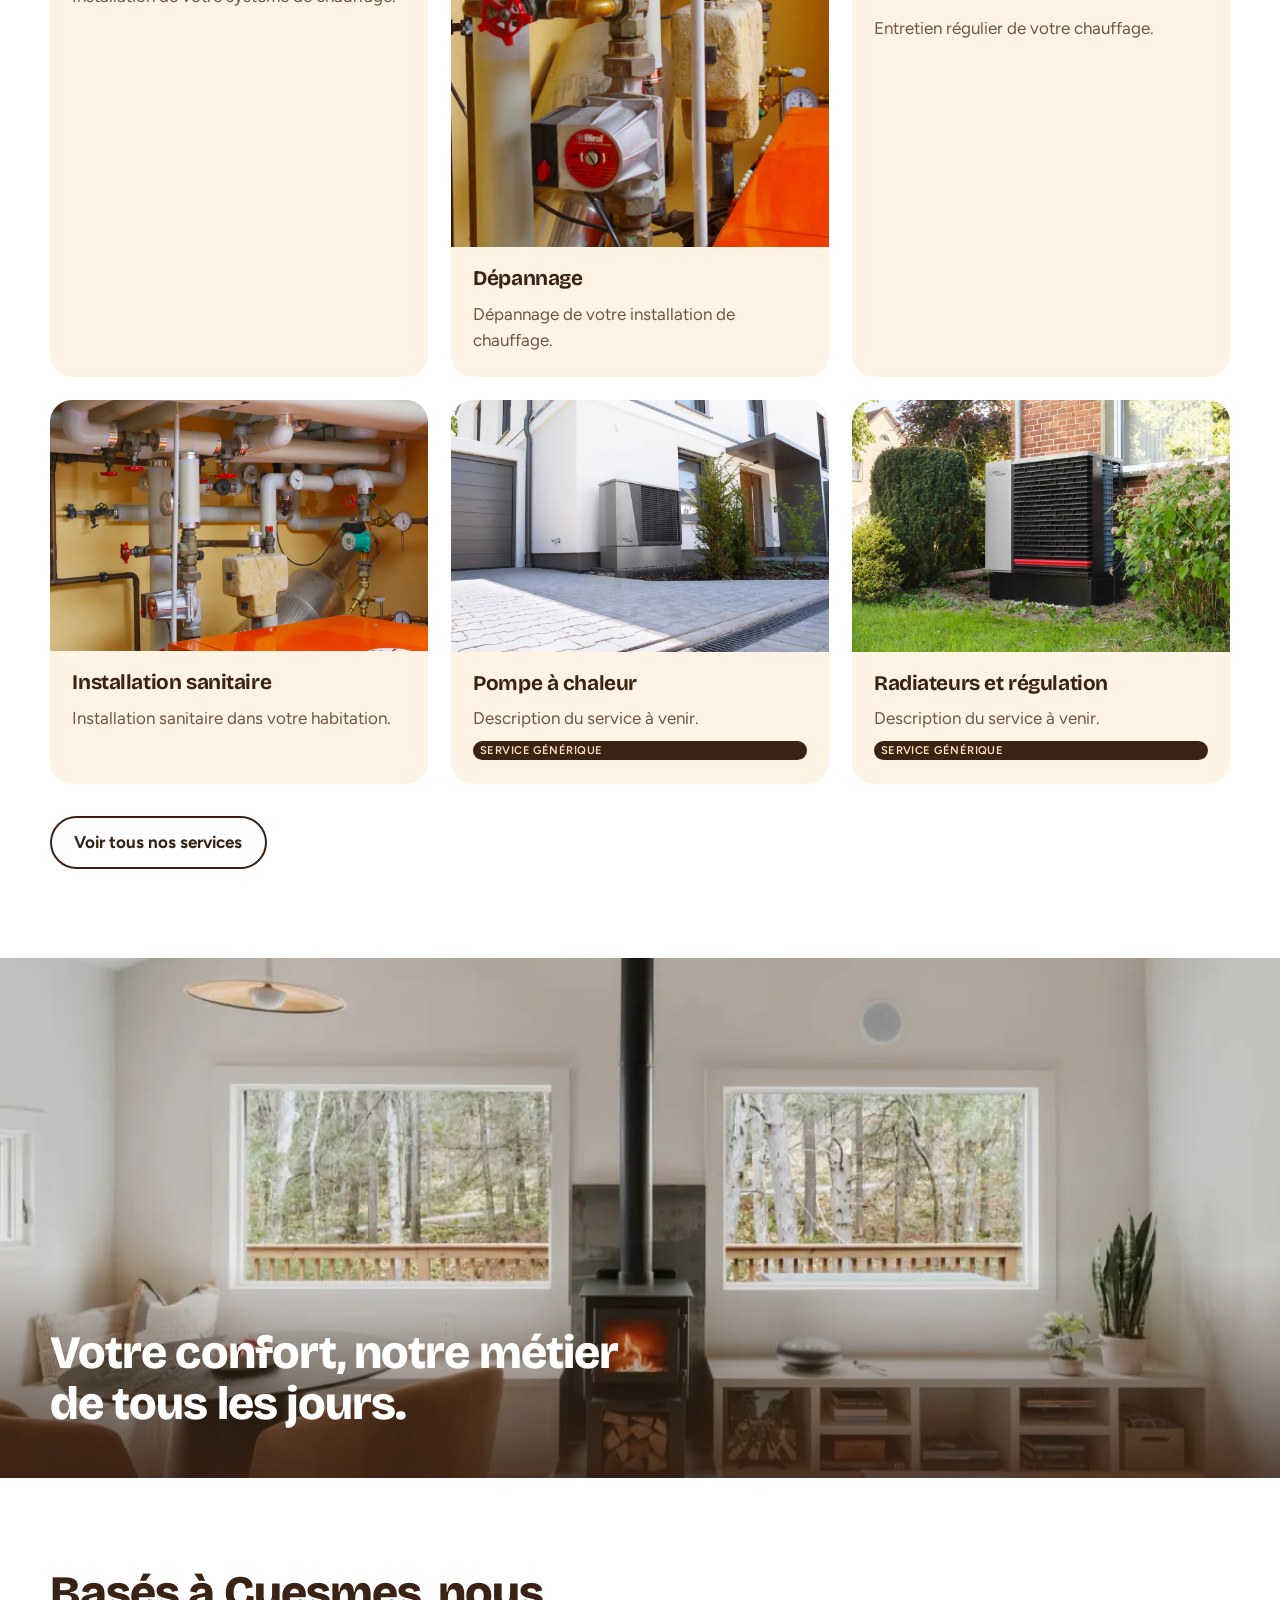
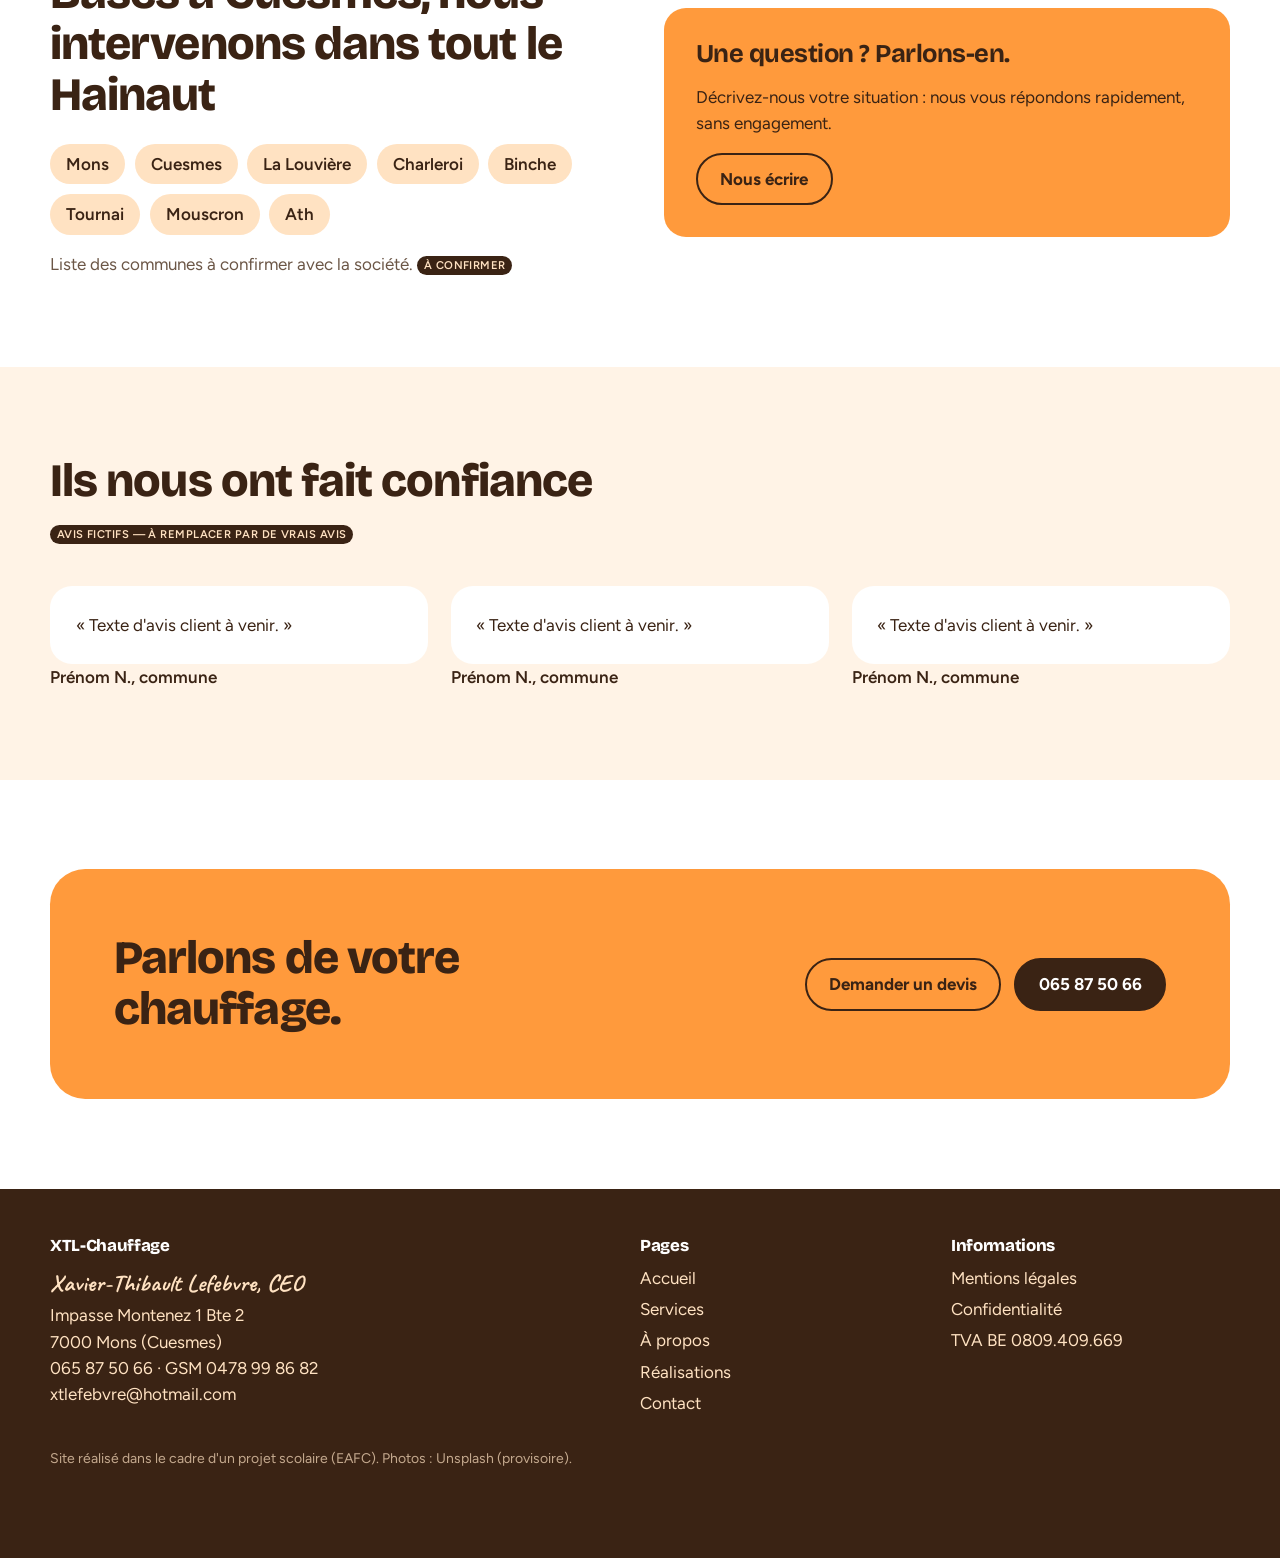
==== commit 6ef5b2cb: "Retour au « nous », signature avec le titre CEO, PDF ignoré" ====
--- a/index.html
+++ b/index.html
@@ -24,7 +24,7 @@
             "telephone": "+3265875066",
             "email": "xtlefebvre@hotmail.com",
             "vatID": "BE0809409669",
-            "founder": { "@type": "Person", "name": "Xavier-Thibault Lefebvre" },
+            "employee": { "@type": "Person", "name": "Xavier-Thibault Lefebvre", "jobTitle": "CEO" },
             "address": {
                 "@type": "PostalAddress",
                 "streetAddress": "Impasse Montenez 1 Bte 2",
@@ -53,7 +53,7 @@
                     <li class="header-nav-item">
                         <a href="index.html" aria-current="page">Accueil</a>
                         <ul class="header-sous-menu">
-                            <li><a href="index.html#services">Mes services</a></li>
+                            <li><a href="index.html#services">Nos services</a></li>
                             <li><a href="index.html#zone">Zone d'intervention</a></li>
                             <li><a href="index.html#avis">Avis clients</a></li>
                             <li><a href="index.html#devis">Demander un devis</a></li>
@@ -74,7 +74,7 @@
                         <a href="a-propos.html">À propos</a>
                         <ul class="header-sous-menu">
                             <li><a href="a-propos.html#presentation">Présentation</a></li>
-                            <li><a href="a-propos.html#valeurs">Mes valeurs</a></li>
+                            <li><a href="a-propos.html#valeurs">Nos valeurs</a></li>
                         </ul>
                     </li>
                     <li class="header-nav-item">
@@ -87,7 +87,7 @@
                         <a href="contact.html">Contact</a>
                         <ul class="header-sous-menu">
                             <li><a href="contact.html#formulaire">Formulaire de devis</a></li>
-                            <li><a href="contact.html#coordonnees">Mes coordonnées</a></li>
+                            <li><a href="contact.html#coordonnees">Nos coordonnées</a></li>
                         </ul>
                     </li>
                 </ul>
@@ -99,7 +99,7 @@
                     <li class="header-nav-item">
                         <a href="index.html" aria-current="page">Accueil</a>
                         <ul class="header-sous-menu">
-                            <li><a href="index.html#services">Mes services</a></li>
+                            <li><a href="index.html#services">Nos services</a></li>
                             <li><a href="index.html#zone">Zone d'intervention</a></li>
                             <li><a href="index.html#avis">Avis clients</a></li>
                             <li><a href="index.html#devis">Demander un devis</a></li>
@@ -120,7 +120,7 @@
                         <a href="a-propos.html">À propos</a>
                         <ul class="header-sous-menu">
                             <li><a href="a-propos.html#presentation">Présentation</a></li>
-                            <li><a href="a-propos.html#valeurs">Mes valeurs</a></li>
+                            <li><a href="a-propos.html#valeurs">Nos valeurs</a></li>
                         </ul>
                     </li>
                     <li class="header-nav-item">
@@ -133,7 +133,7 @@
                         <a href="contact.html">Contact</a>
                         <ul class="header-sous-menu">
                             <li><a href="contact.html#formulaire">Formulaire de devis</a></li>
-                            <li><a href="contact.html#coordonnees">Mes coordonnées</a></li>
+                            <li><a href="contact.html#coordonnees">Nos coordonnées</a></li>
                         </ul>
                     </li>
                 </ul>
@@ -146,10 +146,10 @@
             <div class="index-hero-texte">
                 <p class="index-eyebrow">Chauffage · Sanitaire · Mons et tout le Hainaut</p>
                 <h1>Chez vous, il fera <em>toujours bon</em>.</h1>
-                <p class="index-lead">Installation, entretien et dépannage de votre chauffage. Je viens chez vous, je prends le temps de vous expliquer, et je repars quand tout est chaud.</p>
+                <p class="index-lead">Installation, entretien et dépannage de votre chauffage. Nous venons chez vous, nous prenons le temps de vous expliquer, et nous repartons quand tout est chaud.</p>
                 <div class="index-actions">
                     <a class="bouton" href="contact.html">Demander un devis</a>
-                    <a class="bouton bouton-secondaire" href="tel:+3265875066">M'appeler</a>
+                    <a class="bouton bouton-secondaire" href="tel:+3265875066">Nous appeler</a>
                 </div>
                 <p class="index-agrement">Technicien agréé Cedicol</p>
             </div>
@@ -165,7 +165,7 @@
         </section>
 
         <aside class="index-urgence" aria-label="Urgence">
-            <strong>Panne ou fuite ? Appelez-moi directement.</strong>
+            <strong>Panne ou fuite ? Appelez-nous directement.</strong>
             <a class="index-urgence-tel" href="tel:+3265875066">065 87 50 66</a>
         </aside>
 
@@ -244,19 +244,19 @@
                     </article>
                 </li>
             </ul>
-            <p class="index-lien-services"><a class="bouton bouton-secondaire" href="services.html">Voir tous mes services</a></p>
+            <p class="index-lien-services"><a class="bouton bouton-secondaire" href="services.html">Voir tous nos services</a></p>
         </section>
 
         <section class="index-section-ambiance" aria-labelledby="index-ambiance-titre">
             <img src="./medias/salon-fenetres.webp" width="1200" height="800" alt="Salon lumineux et chaleureux" loading="lazy">
             <div class="index-ambiance-voile">
-                <h2 id="index-ambiance-titre">Votre confort, mon métier de tous les jours.</h2>
+                <h2 id="index-ambiance-titre">Votre confort, notre métier de tous les jours.</h2>
             </div>
         </section>
 
         <section class="index-section-zone" id="zone" aria-labelledby="index-zone-titre">
             <div class="index-zone-texte">
-                <h2 id="index-zone-titre">Basé à Cuesmes, j'interviens dans tout le Hainaut</h2>
+                <h2 id="index-zone-titre">Basés à Cuesmes, nous intervenons dans tout le Hainaut</h2>
                 <ul class="liste-communes">
                     <li>Mons</li>
                     <li>Cuesmes</li>
@@ -271,14 +271,14 @@
             </div>
             <aside class="index-zone-encart">
                 <h3>Une question ? Parlons-en.</h3>
-                <p>Décrivez-moi votre situation : je vous réponds rapidement, sans engagement.</p>
-                <p><a class="bouton bouton-secondaire" href="contact.html">M'écrire</a></p>
+                <p>Décrivez-nous votre situation : nous vous répondons rapidement, sans engagement.</p>
+                <p><a class="bouton bouton-secondaire" href="contact.html">Nous écrire</a></p>
             </aside>
         </section>
 
         <section class="index-section-avis" id="avis" aria-labelledby="index-avis-titre">
             <header class="titre-section">
-                <h2 id="index-avis-titre">Ils m'ont fait confiance</h2>
+                <h2 id="index-avis-titre">Ils nous ont fait confiance</h2>
                 <p><span class="placeholder-badge" data-placeholder>avis fictifs — à remplacer par de vrais avis</span></p>
             </header>
             <div class="index-liste-avis">
@@ -317,7 +317,7 @@
     <footer>
         <div class="footer-colonne">
             <h2>XTL-Chauffage</h2>
-            <p class="footer-signature">Xavier-Thibault Lefebvre</p>
+            <p class="footer-signature">Xavier-Thibault Lefebvre, CEO</p>
             <address>
                 Impasse Montenez 1 Bte 2<br>
                 7000 Mons (Cuesmes)<br>
--- a/css/style.css
+++ b/css/style.css
@@ -99,7 +99,8 @@
 
 /* Le contenu de chaque section est centré et limité en largeur */
 main > section,
-main > aside {
+main > aside,
+main > .realisations-section-bottom {
     width: min(1180px, 100% - 2 * var(--marge));
     margin-inline: auto;
     padding-block: clamp(3rem, 7vw, 6rem);
@@ -349,6 +350,7 @@
     padding: 1.3rem 1.4rem 1.5rem;
 }
 
+.carte-service-corps h2,
 .carte-service-corps h3 {
     font-size: 1.3rem;
     font-weight: 700;
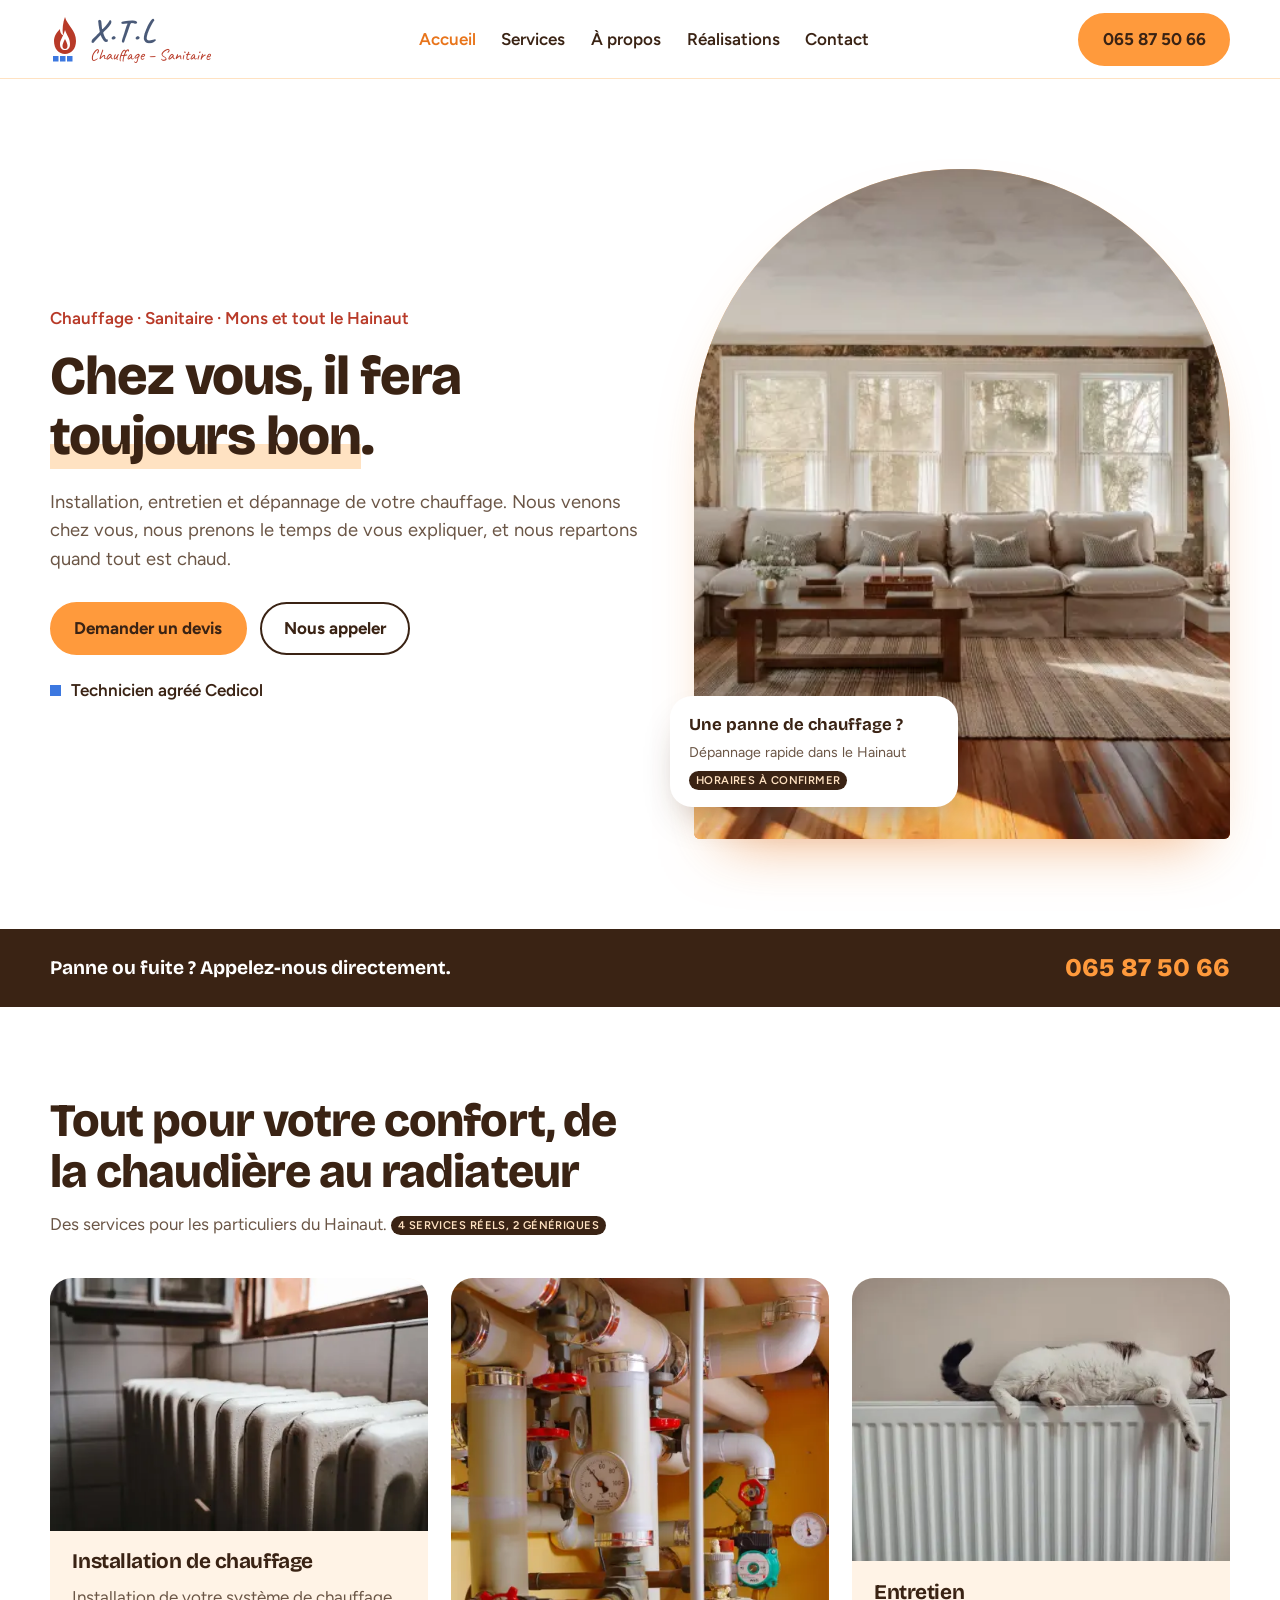
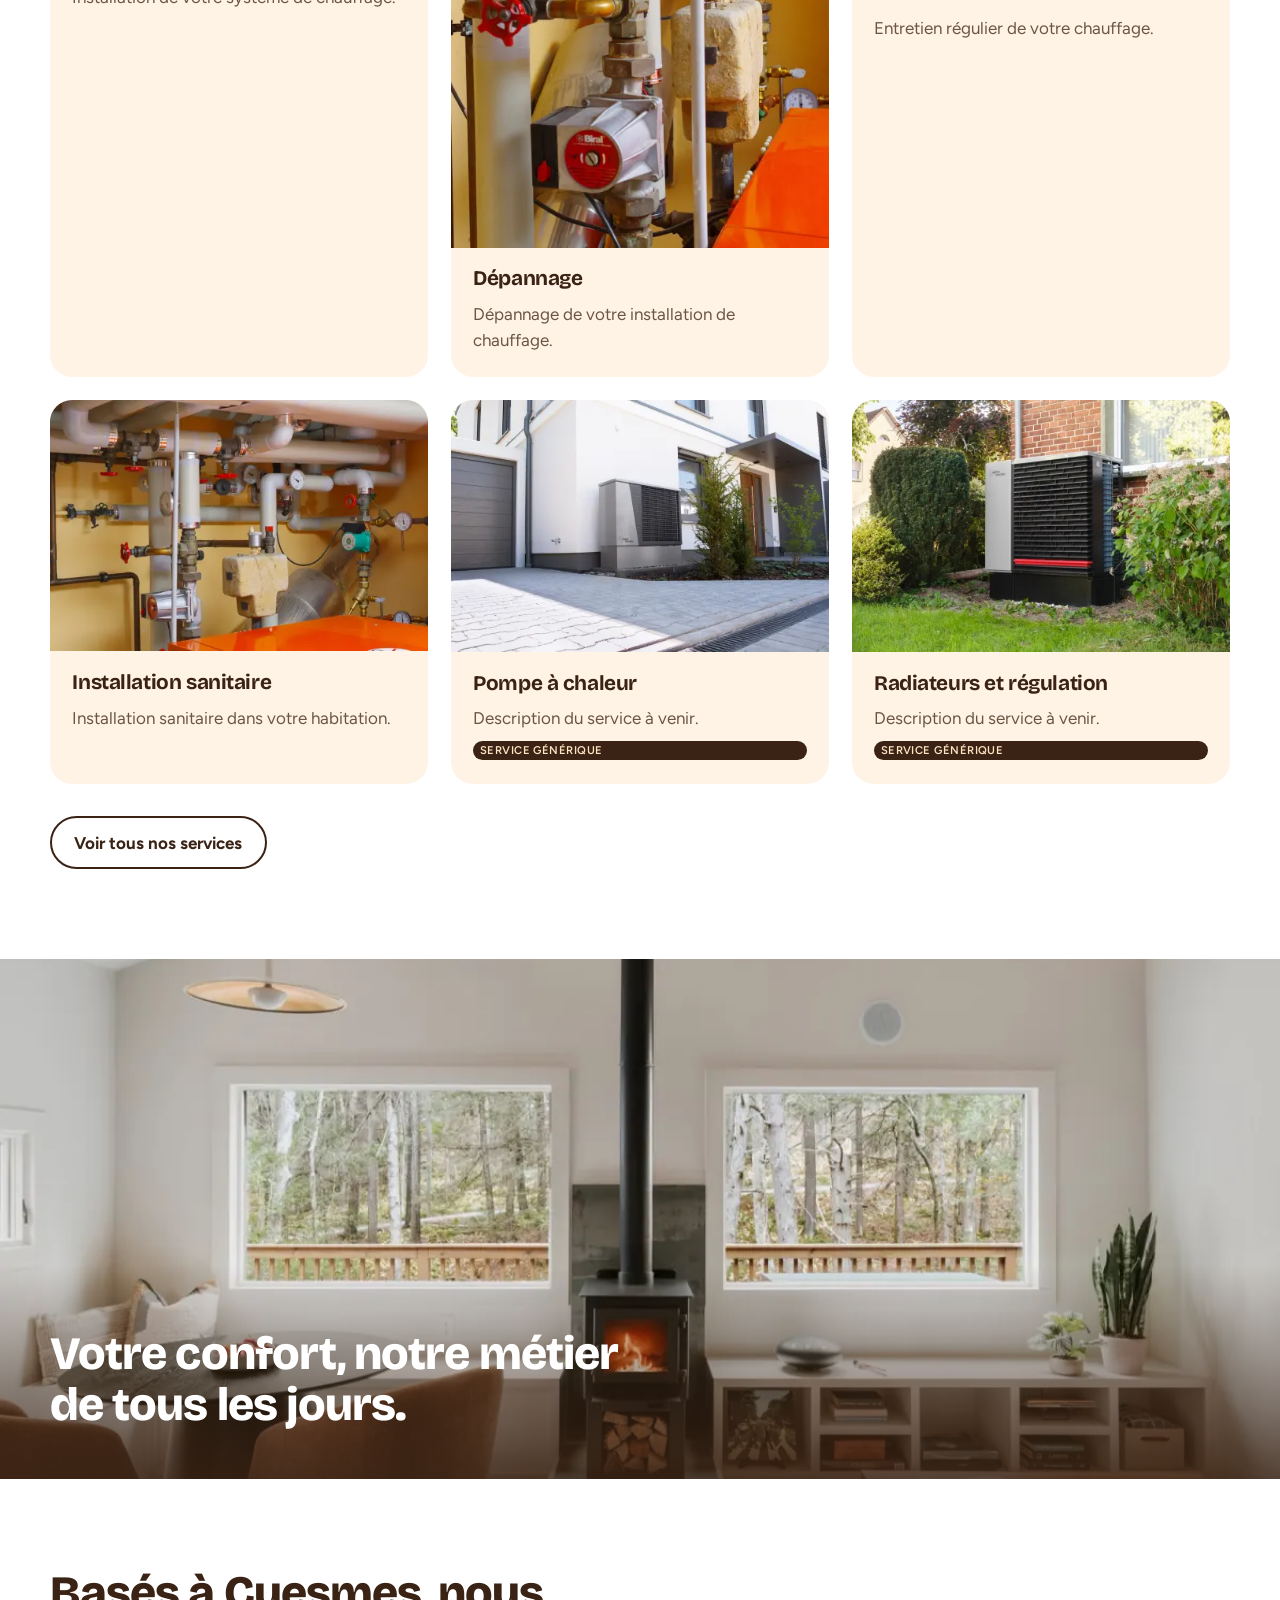
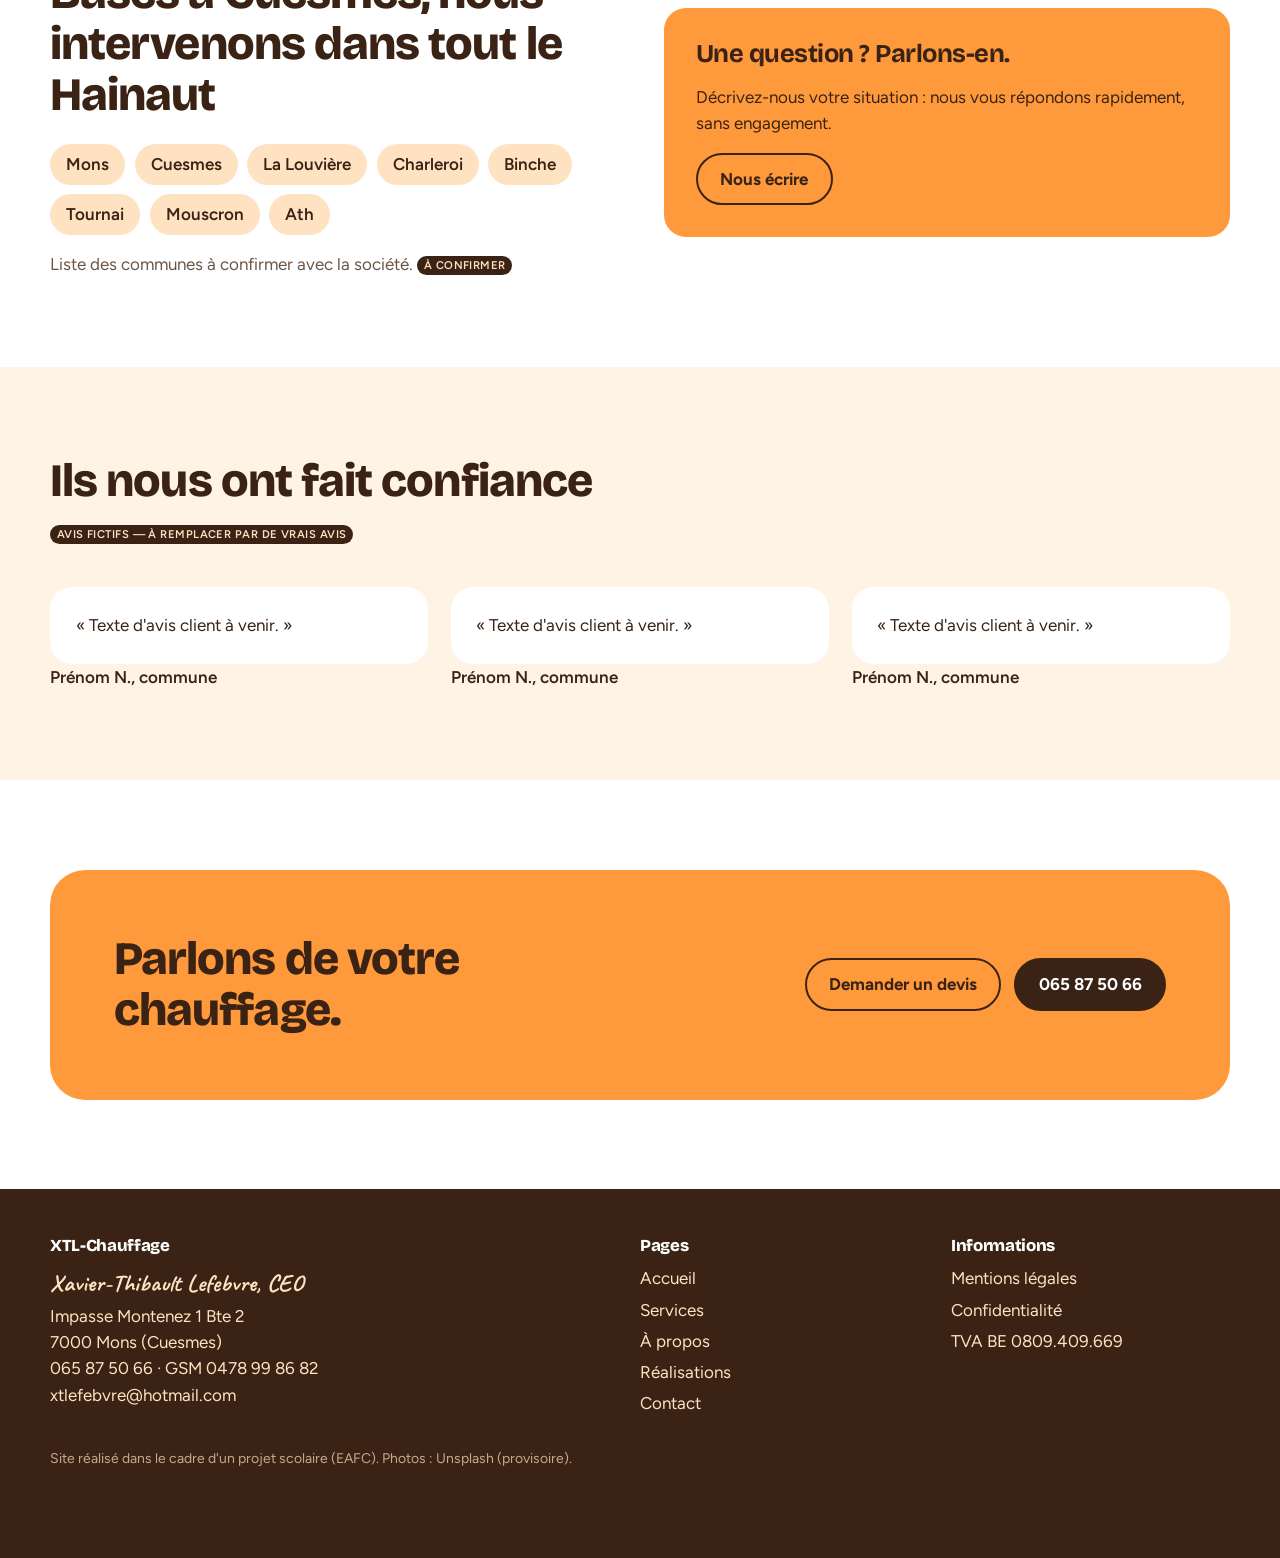
==== commit 44c92a11: "Performance : images adaptées à l'écran (srcset) et polices sans blocage du rendu" ====
--- a/index.html
+++ b/index.html
@@ -14,7 +14,8 @@
         <meta property="og:description" content="XTL-Chauffage, chauffage et sanitaire à Mons : installation, entretien et dépannage dans tout le Hainaut.">
         <link rel="preconnect" href="https://fonts.googleapis.com">
         <link rel="preconnect" href="https://fonts.gstatic.com" crossorigin>
-        <link href="https://fonts.googleapis.com/css2?family=Bricolage+Grotesque:opsz,wght@12..96,500;12..96,700;12..96,800&family=Figtree:wght@400;500;600&family=Caveat:wght@500;700&display=swap" rel="stylesheet">
+        <link rel="preload" as="style" href="https://fonts.googleapis.com/css2?family=Bricolage+Grotesque:opsz,wght@12..96,500;12..96,700;12..96,800&family=Figtree:wght@400;500;600&family=Caveat:wght@500;700&display=swap" onload="this.onload=null;this.rel='stylesheet'">
+        <noscript><link rel="stylesheet" href="https://fonts.googleapis.com/css2?family=Bricolage+Grotesque:opsz,wght@12..96,500;12..96,700;12..96,800&family=Figtree:wght@400;500;600&family=Caveat:wght@500;700&display=swap"></noscript>
         <script type="application/ld+json">
         {
             "@context": "https://schema.org",
@@ -155,7 +156,7 @@
             </div>
             <figure class="index-hero-visuel">
                 <div class="index-arche">
-                    <img src="./medias/salon-cheminee.webp" width="1200" height="800" alt="Salon chaleureux avec une cheminée allumée" fetchpriority="high">
+                    <img src="./medias/salon-cheminee.webp" srcset="./medias/salon-cheminee-480.webp 480w, ./medias/salon-cheminee-800.webp 800w, ./medias/salon-cheminee.webp 1200w" sizes="(min-width: 900px) 560px, 100vw" width="1200" height="800" alt="Salon chaleureux avec une cheminée allumée" fetchpriority="high">
                 </div>
                 <figcaption class="index-carte-flottante">
                     <strong>Une panne de chauffage&nbsp;?</strong>
@@ -178,7 +179,7 @@
                 <li>
                     <article class="carte-service">
                         <figure class="carte-service-vignette">
-                            <img src="./medias/radiateur-fenetre.webp" width="1200" height="801" alt="Radiateur blanc devant une fenêtre" loading="lazy">
+                            <img src="./medias/radiateur-fenetre.webp" srcset="./medias/radiateur-fenetre-480.webp 480w, ./medias/radiateur-fenetre-800.webp 800w, ./medias/radiateur-fenetre.webp 1200w" sizes="(min-width: 900px) 400px, 100vw" width="1200" height="801" alt="Radiateur blanc devant une fenêtre" loading="lazy">
                         </figure>
                         <div class="carte-service-corps">
                             <h3>Installation de chauffage</h3>
@@ -189,7 +190,7 @@
                 <li>
                     <article class="carte-service">
                         <figure class="carte-service-vignette">
-                            <img src="./medias/tuyaux-orange.webp" width="900" height="1355" alt="Tuyaux et vannes de chauffage" loading="lazy">
+                            <img src="./medias/tuyaux-orange.webp" srcset="./medias/tuyaux-orange-480.webp 480w, ./medias/tuyaux-orange-800.webp 800w, ./medias/tuyaux-orange.webp 900w" sizes="(min-width: 900px) 400px, 100vw" width="900" height="1355" alt="Tuyaux et vannes de chauffage" loading="lazy">
                         </figure>
                         <div class="carte-service-corps">
                             <h3>Dépannage</h3>
@@ -200,7 +201,7 @@
                 <li>
                     <article class="carte-service">
                         <figure class="carte-service-vignette">
-                            <img src="./medias/chat-radiateur.webp" width="1200" height="900" alt="Chat installé sur un radiateur" loading="lazy">
+                            <img src="./medias/chat-radiateur.webp" srcset="./medias/chat-radiateur-480.webp 480w, ./medias/chat-radiateur-800.webp 800w, ./medias/chat-radiateur.webp 1200w" sizes="(min-width: 900px) 400px, 100vw" width="1200" height="900" alt="Chat installé sur un radiateur" loading="lazy">
                         </figure>
                         <div class="carte-service-corps">
                             <h3>Entretien</h3>
@@ -211,7 +212,7 @@
                 <li>
                     <article class="carte-service">
                         <figure class="carte-service-vignette">
-                            <img src="./medias/chaufferie.webp" width="1200" height="798" alt="Chaufferie avec tuyaux et manomètres" loading="lazy">
+                            <img src="./medias/chaufferie.webp" srcset="./medias/chaufferie-480.webp 480w, ./medias/chaufferie-800.webp 800w, ./medias/chaufferie.webp 1200w" sizes="(min-width: 900px) 400px, 100vw" width="1200" height="798" alt="Chaufferie avec tuyaux et manomètres" loading="lazy">
                         </figure>
                         <div class="carte-service-corps">
                             <h3>Installation sanitaire</h3>
@@ -222,7 +223,7 @@
                 <li>
                     <article class="carte-service">
                         <figure class="carte-service-vignette">
-                            <img src="./medias/maison-pac.webp" width="1200" height="800" alt="Maison équipée d'une pompe à chaleur" loading="lazy">
+                            <img src="./medias/maison-pac.webp" srcset="./medias/maison-pac-480.webp 480w, ./medias/maison-pac-800.webp 800w, ./medias/maison-pac.webp 1200w" sizes="(min-width: 900px) 400px, 100vw" width="1200" height="800" alt="Maison équipée d'une pompe à chaleur" loading="lazy">
                         </figure>
                         <div class="carte-service-corps">
                             <h3>Pompe à chaleur</h3>
@@ -234,7 +235,7 @@
                 <li>
                     <article class="carte-service">
                         <figure class="carte-service-vignette">
-                            <img src="./medias/pac-brique.webp" width="1200" height="800" alt="Pompe à chaleur contre un mur de briques" loading="lazy">
+                            <img src="./medias/pac-brique.webp" srcset="./medias/pac-brique-480.webp 480w, ./medias/pac-brique-800.webp 800w, ./medias/pac-brique.webp 1200w" sizes="(min-width: 900px) 400px, 100vw" width="1200" height="800" alt="Pompe à chaleur contre un mur de briques" loading="lazy">
                         </figure>
                         <div class="carte-service-corps">
                             <h3>Radiateurs et régulation</h3>
@@ -248,7 +249,7 @@
         </section>
 
         <section class="index-section-ambiance" aria-labelledby="index-ambiance-titre">
-            <img src="./medias/salon-fenetres.webp" width="1200" height="800" alt="Salon lumineux et chaleureux" loading="lazy">
+            <img src="./medias/salon-fenetres.webp" srcset="./medias/salon-fenetres-480.webp 480w, ./medias/salon-fenetres-800.webp 800w, ./medias/salon-fenetres.webp 1200w" sizes="100vw" width="1200" height="800" alt="Salon lumineux et chaleureux" loading="lazy">
             <div class="index-ambiance-voile">
                 <h2 id="index-ambiance-titre">Votre confort, notre métier de tous les jours.</h2>
             </div>
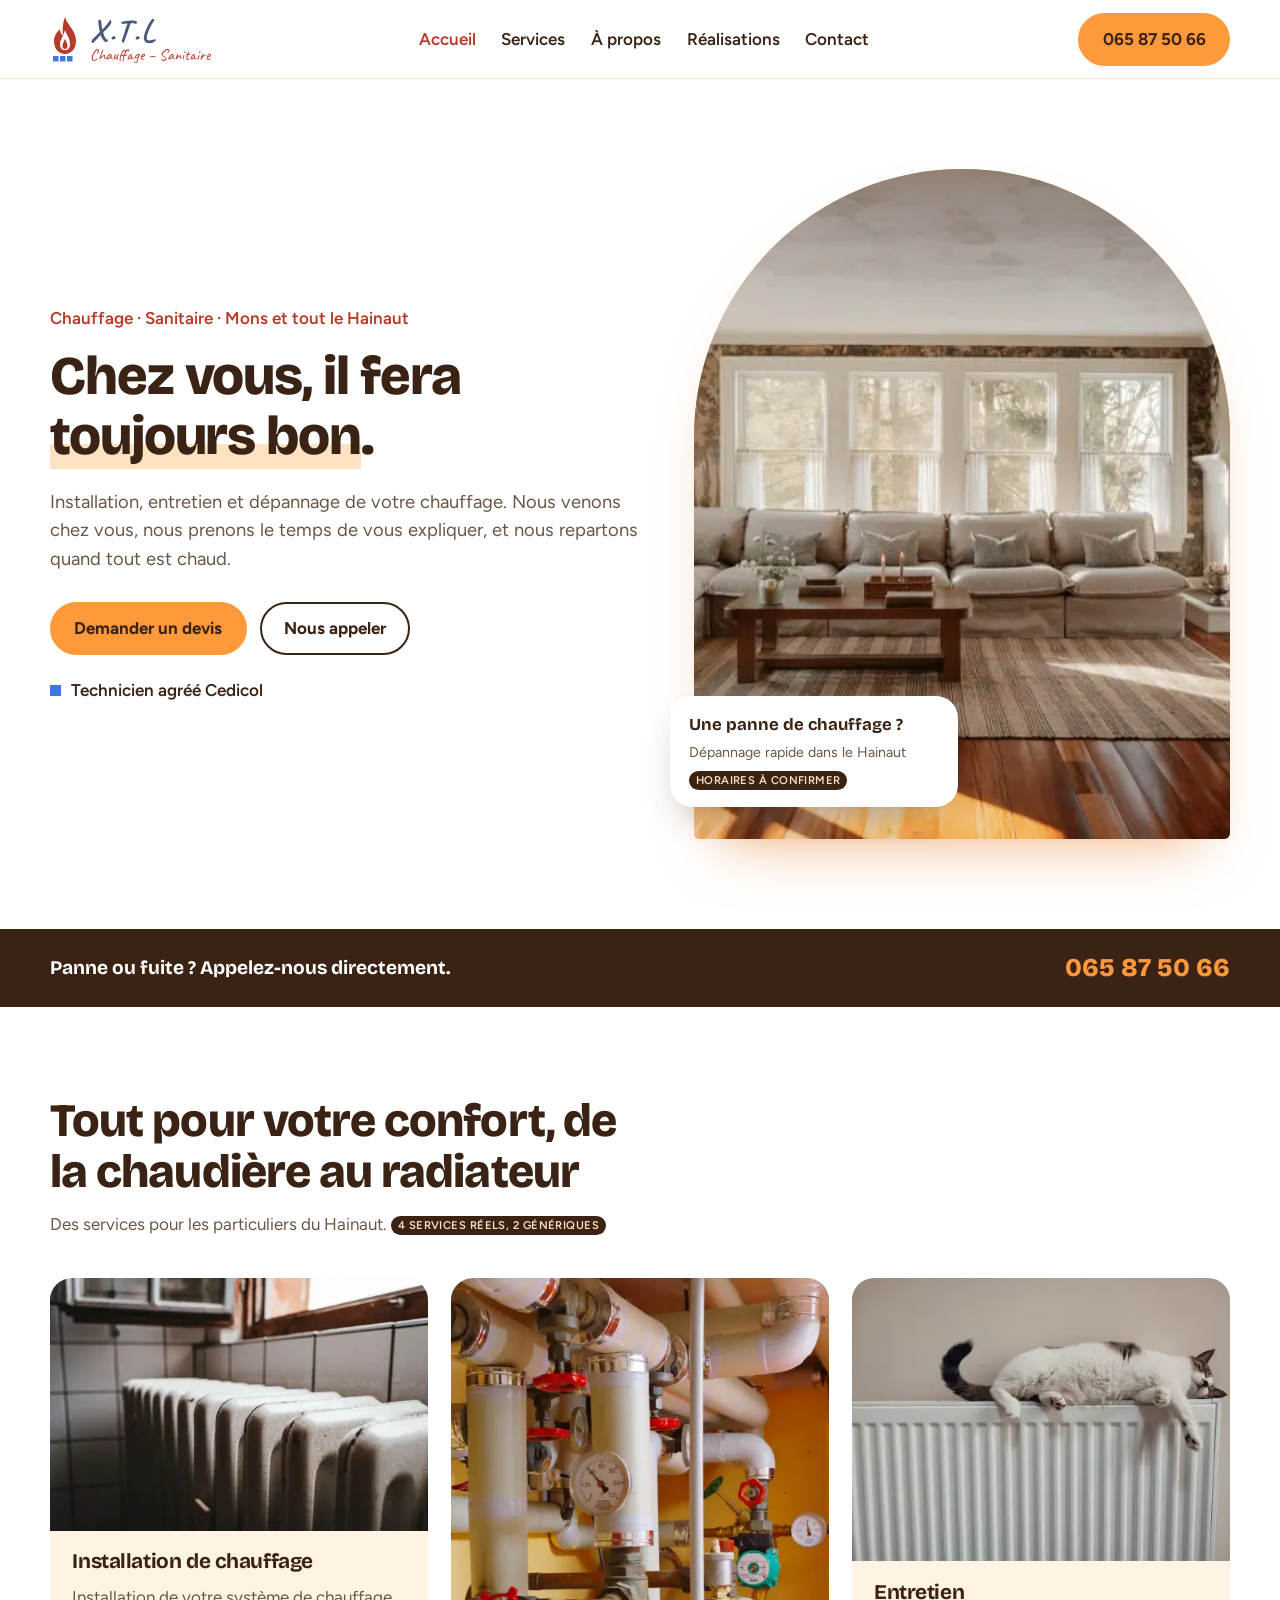
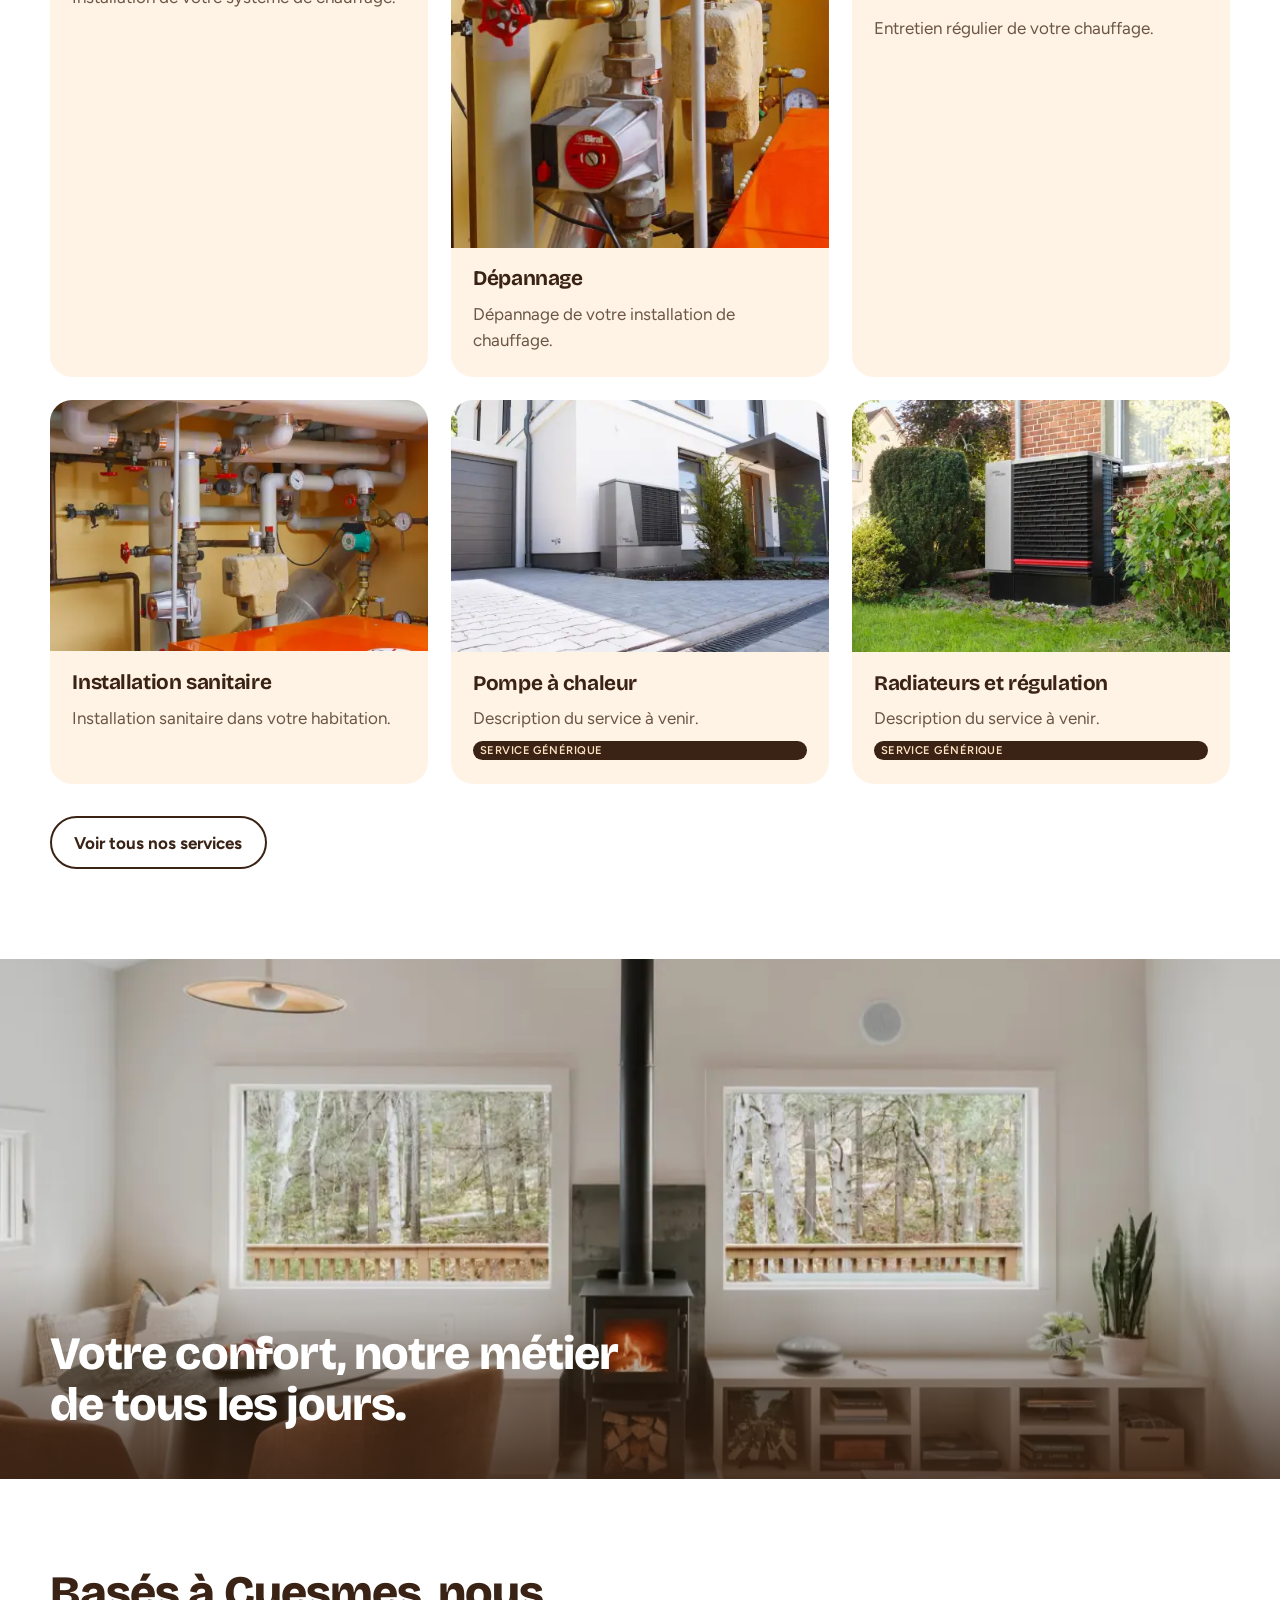
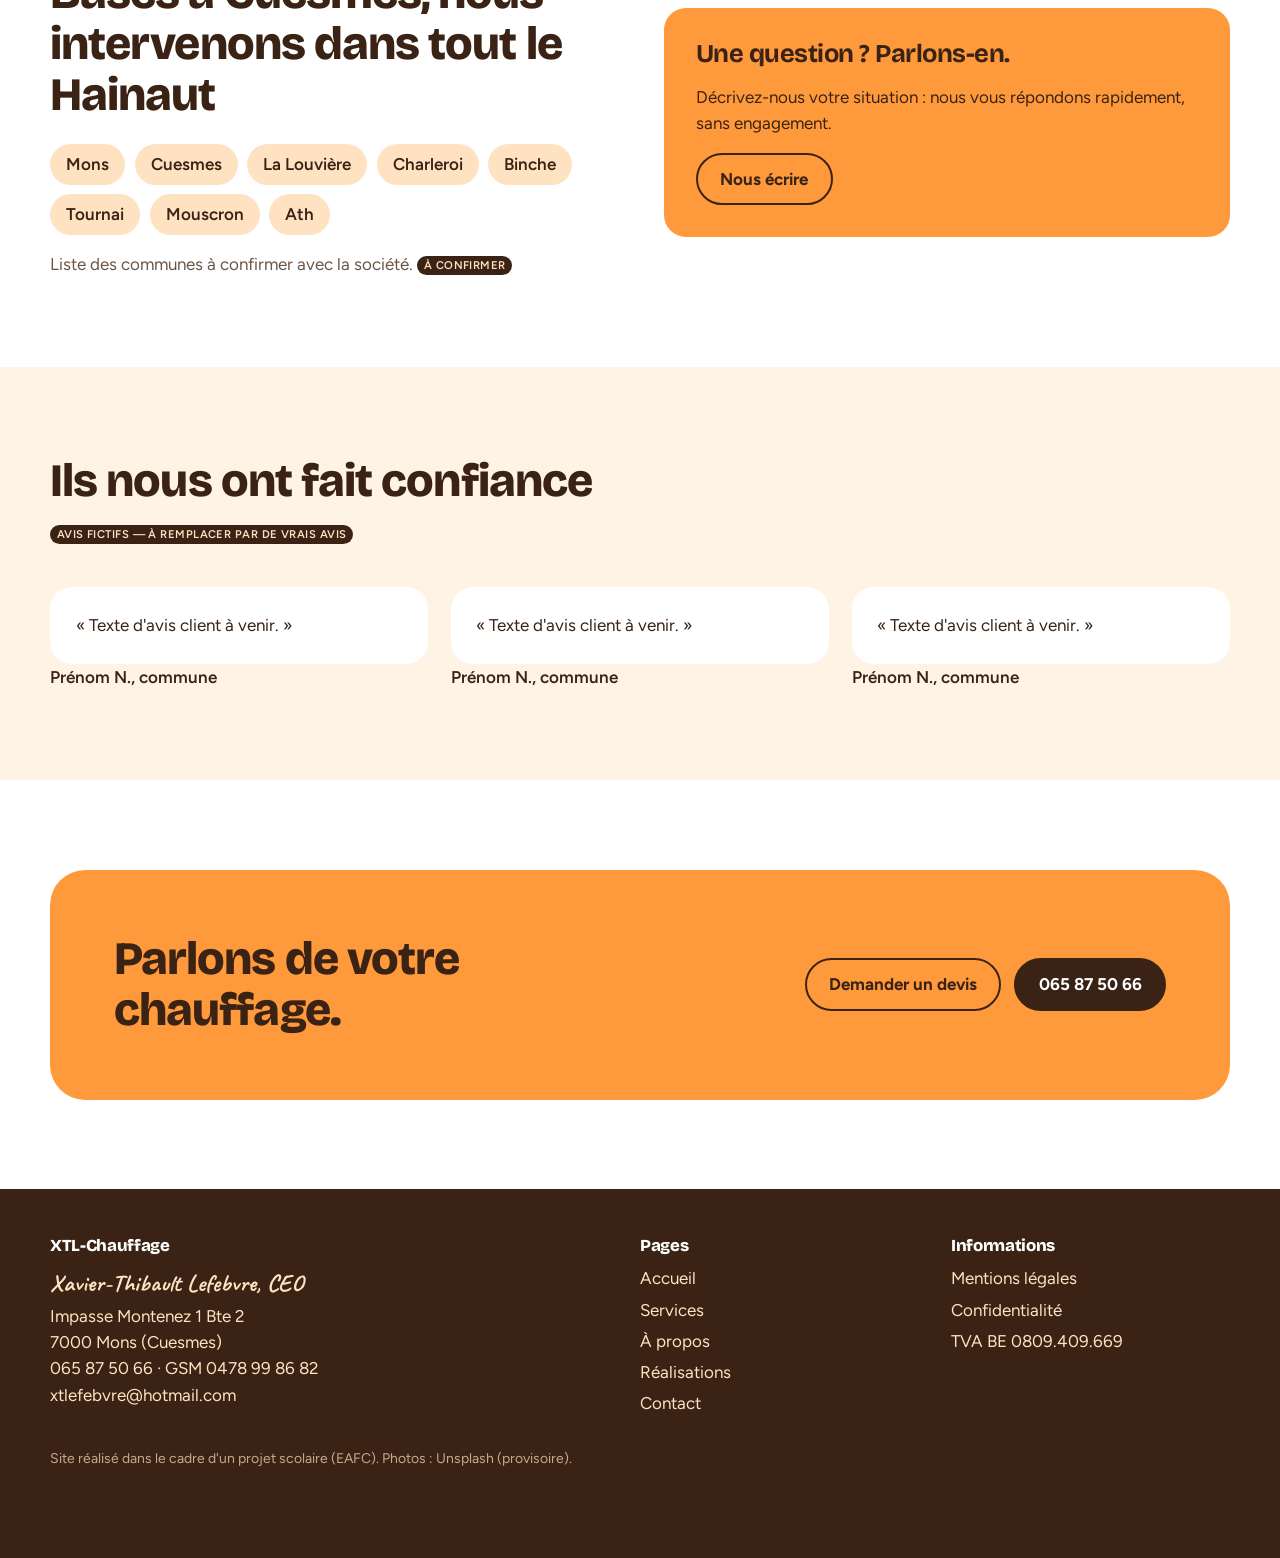
==== commit 523c2302: "Performance mobile : préchargement de l'image principale, polices en dernier, compression" ====
--- a/index.html
+++ b/index.html
@@ -14,7 +14,7 @@
         <meta property="og:description" content="XTL-Chauffage, chauffage et sanitaire à Mons : installation, entretien et dépannage dans tout le Hainaut.">
         <link rel="preconnect" href="https://fonts.googleapis.com">
         <link rel="preconnect" href="https://fonts.gstatic.com" crossorigin>
-        <link rel="preload" as="style" href="https://fonts.googleapis.com/css2?family=Bricolage+Grotesque:opsz,wght@12..96,500;12..96,700;12..96,800&family=Figtree:wght@400;500;600&family=Caveat:wght@500;700&display=swap" onload="this.onload=null;this.rel='stylesheet'">
+        <link rel="stylesheet" href="https://fonts.googleapis.com/css2?family=Bricolage+Grotesque:opsz,wght@12..96,500;12..96,700;12..96,800&family=Figtree:wght@400;500;600&family=Caveat:wght@500;700&display=swap" media="print" onload="this.media='all'">
         <noscript><link rel="stylesheet" href="https://fonts.googleapis.com/css2?family=Bricolage+Grotesque:opsz,wght@12..96,500;12..96,700;12..96,800&family=Figtree:wght@400;500;600&family=Caveat:wght@500;700&display=swap"></noscript>
         <script type="application/ld+json">
         {
@@ -36,6 +36,7 @@
             "areaServed": ["Mons", "Cuesmes", "La Louvière", "Charleroi", "Binche", "Tournai", "Mouscron", "Ath"]
         }
         </script>
+        <link rel="preload" as="image" href="./medias/salon-cheminee-800.webp" imagesrcset="./medias/salon-cheminee-480.webp 480w, ./medias/salon-cheminee-800.webp 800w, ./medias/salon-cheminee.webp 1200w" imagesizes="(min-width: 900px) 560px, 100vw" fetchpriority="high">
         <link rel="stylesheet" href="./css/style.css">
     </head>
     <body>
--- a/css/style.css
+++ b/css/style.css
@@ -170,7 +170,7 @@
 
 .header-nav a:hover,
 .header-nav a[aria-current="page"] {
-    color: var(--orange-fonce);
+    color: var(--flamme);
 }
 
 .header-burger {
@@ -230,7 +230,7 @@
 }
 
 .header-sous-menu a:hover {
-    color: var(--orange-fonce);
+    color: var(--flamme);
 }
 
 /* Dans le menu mobile, les sous-menus restent visibles, en retrait */
